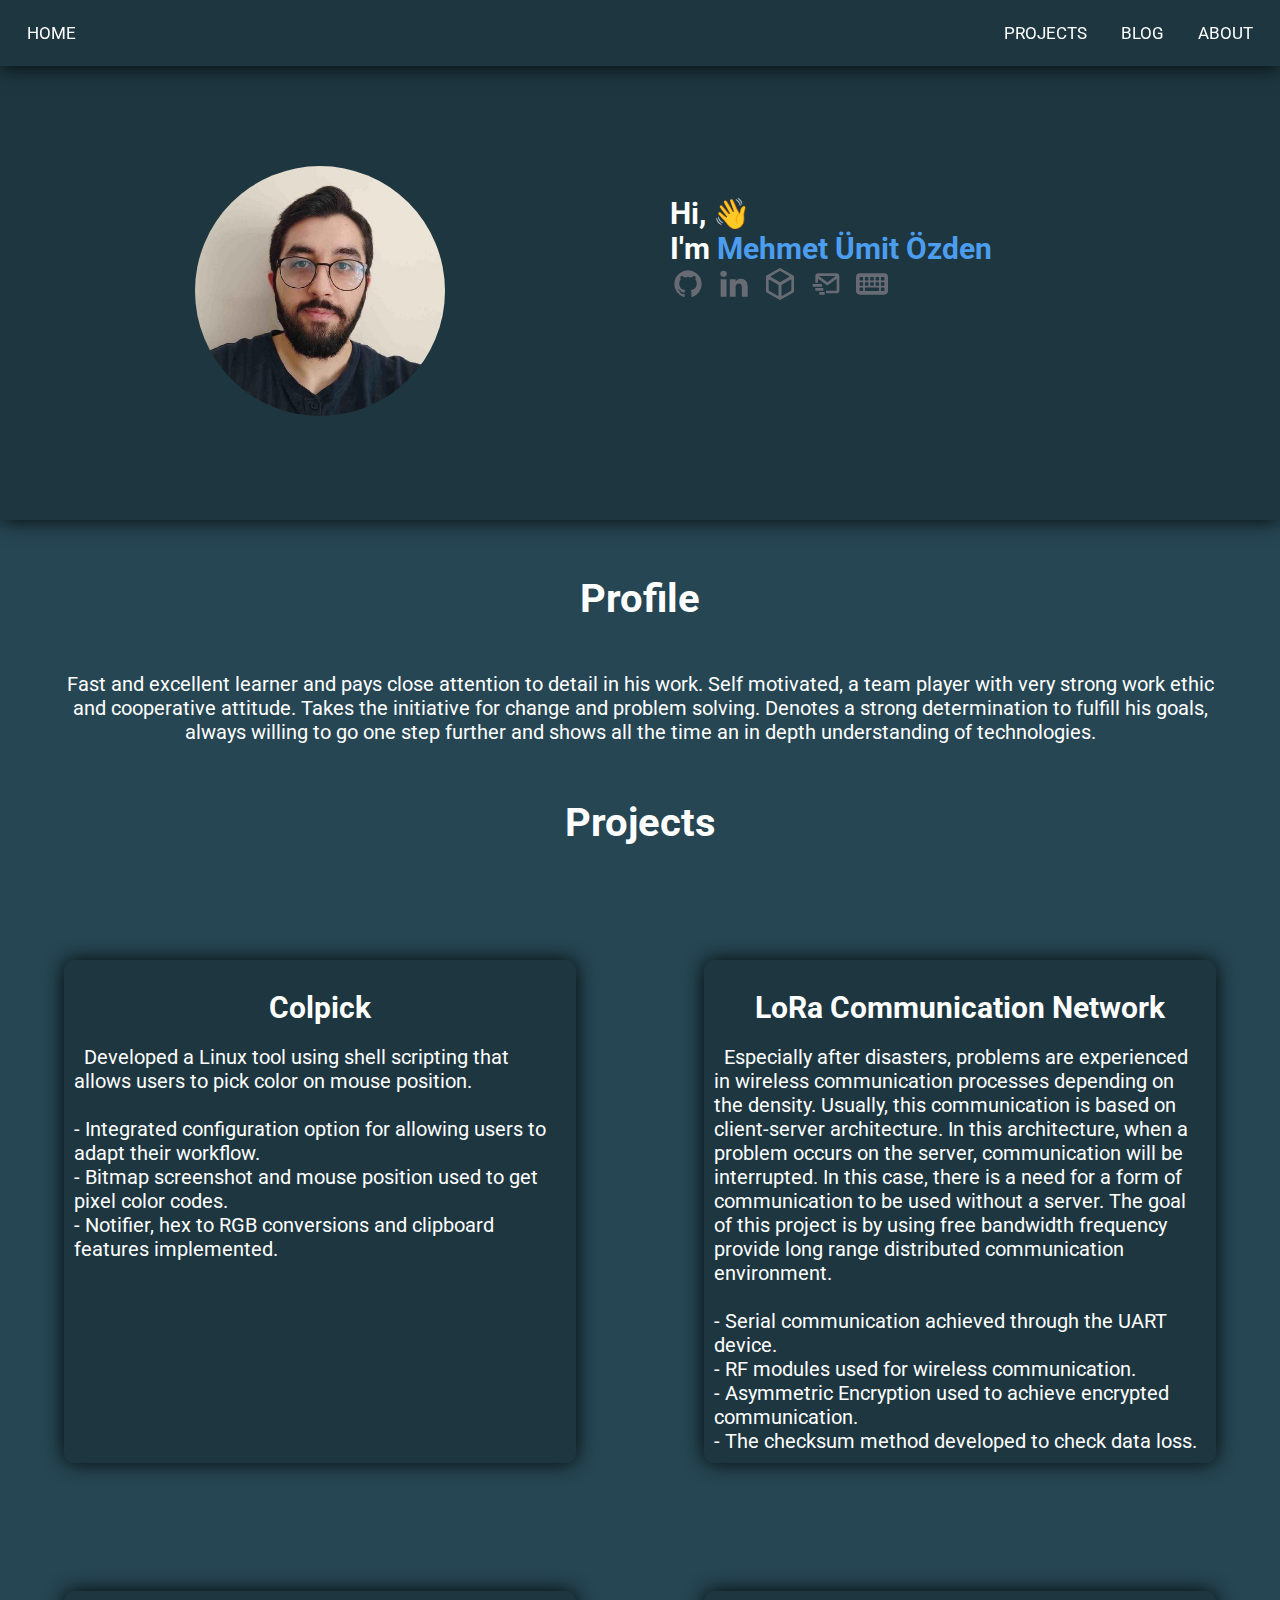
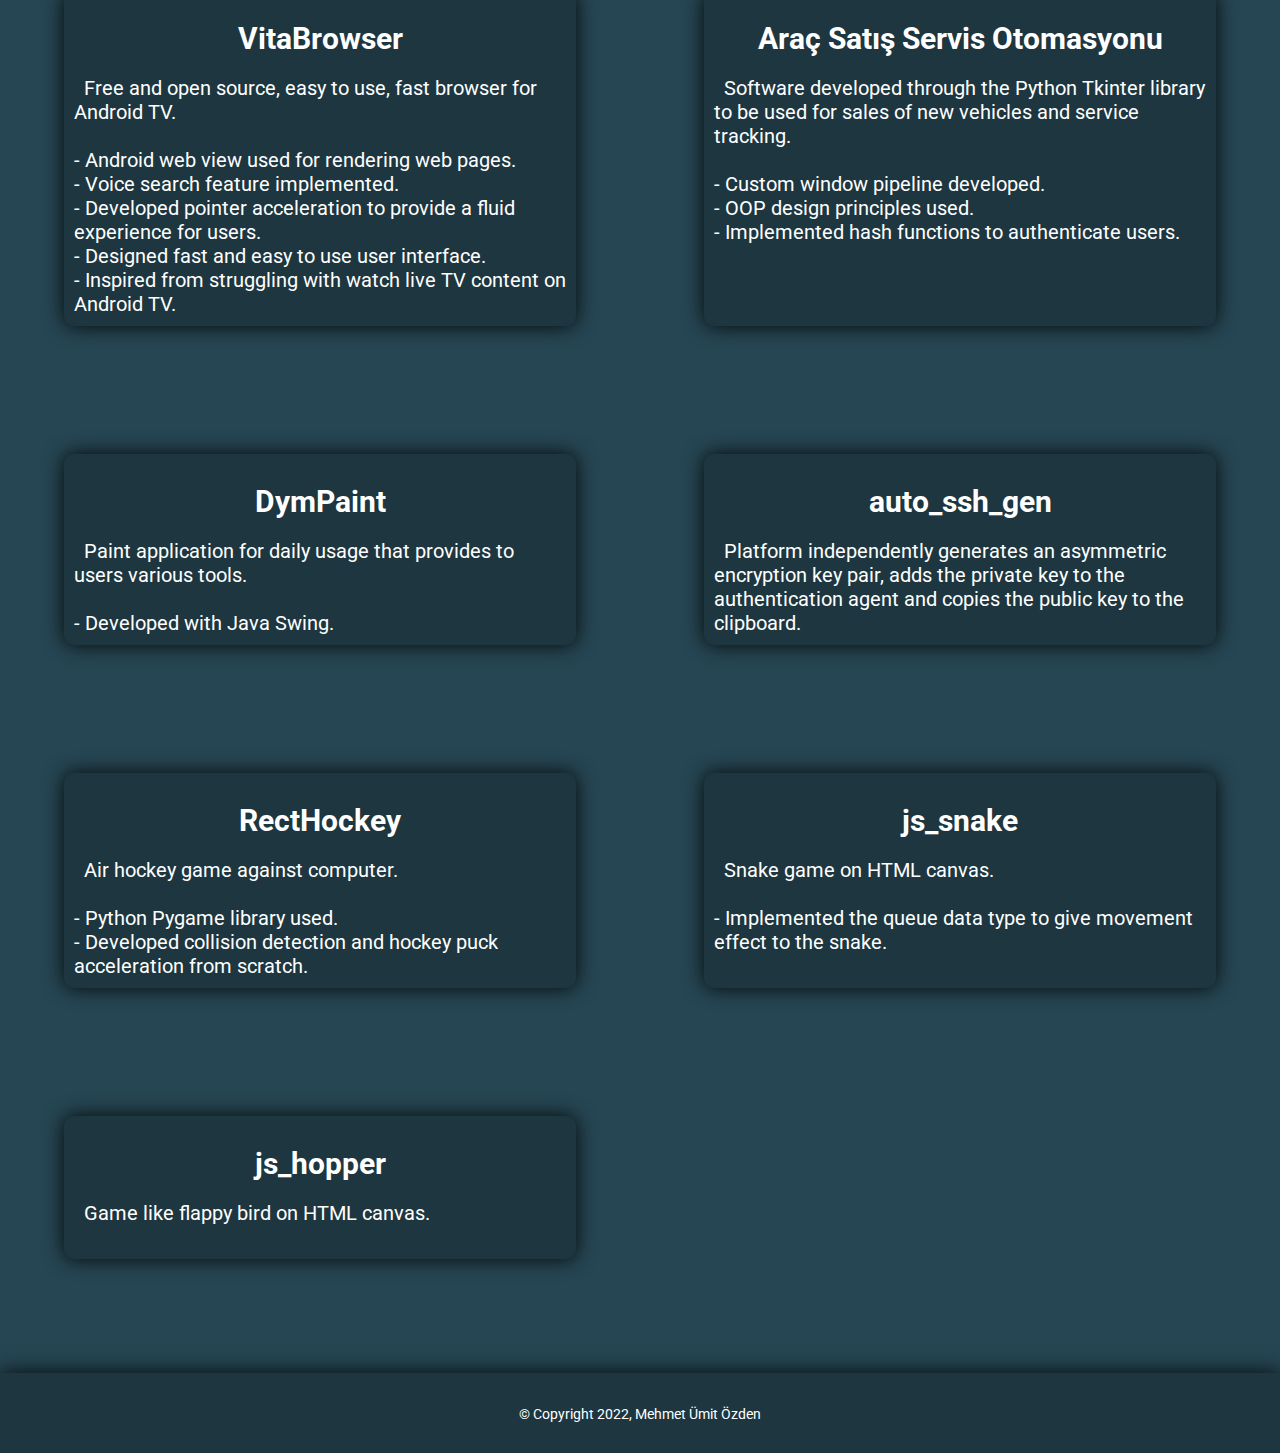
==== index.html @ 394bf61a "Content added" ====
<!DOCTYPE html>
<html lang="en">
<head>
	<meta charset="UTF-8">
	<meta name="viewport" content="width=device-width, user-scalable=no, initial-scale=1.0">
	<link rel="preconnect" href="https://fonts.googleapis.com">
	<link rel="preconnect" href="https://fonts.gstatic.com" crossorigin>
	<link href="https://fonts.googleapis.com/css2?family=Roboto&display=swap" rel="stylesheet">

	<link rel="stylesheet" href="assets/css/style.css">
	<link rel="apple-touch-icon" sizes="180x180" href="assets/img/apple-touch-icon.png">
	<link rel="icon" type="image/png" sizes="32x32" href="assets/img/favicon-32x32.png">
	<link rel="icon" type="image/png" sizes="16x16" href="assets/img/favicon-16x16.png">
	<link rel="manifest" href="assets/img/site.webmanifest">
	<title>Home › Mehmet Ümit Özden</title>
	<meta name="description" content="Hi, 👋 I'm Mehmet Ümit Özden">
</head>
<body>
	<div class="nav-container">
		<div class="nav-links">
			<ul>
				<li><a href="#about"  onclick="changeTitle('About› Mehmet Ümit Özden');">ABOUT </a></li>
				<li><a href="https://blog.mehmetumit.tech" >BLOG</a></li>
				<li><a href="#projects" onclick="changeTitle('Projects› Mehmet Ümit Özden');">PROJECTS</a></li>
				<li style="float:left" onclick="changeTitle('Home› Mehmet Ümit Özden');"><a href="">HOME </a></li>
			</ul>
		</div>
	</div>
	<div class="hero">
		<div class="content">
			<div id="about">
				<div id="about-left">
					<img src="/assets/img/avatar.jpeg" class="avatar" alt="Avatar">
				</div>
				<div id="about-right">
					<p id="info">Hi, &#128075;<br> I'm <font id="name">Mehmet Ümit Özden</font></p>
					<div class="social-header">
						<ul>
							<li>
								<a href="https://github.com/mehmetumit" title="Github">
									<svg class="logo-social" id="github" width="32" height="32" viewBox="0 0 1792 1792" xmlns="http://www.w3.org/2000/svg"><path d="M896 128q209 0 385.5 103t279.5 279.5 103 385.5q0 251-146.5 451.5t-378.5 277.5q-27 5-40-7t-13-30q0-3 .5-76.5t.5-134.5q0-97-52-142 57-6 102.5-18t94-39 81-66.5 53-105 20.5-150.5q0-119-79-206 37-91-8-204-28-9-81 11t-92 44l-38 24q-93-26-192-26t-192 26q-16-11-42.5-27t-83.5-38.5-85-13.5q-45 113-8 204-79 87-79 206 0 85 20.5 150t52.5 105 80.5 67 94 39 102.5 18q-39 36-49 103-21 10-45 15t-57 5-65.5-21.5-55.5-62.5q-19-32-48.5-52t-49.5-24l-20-3q-21 0-29 4.5t-5 11.5 9 14 13 12l7 5q22 10 43.5 38t31.5 51l10 23q13 38 44 61.5t67 30 69.5 7 55.5-3.5l23-4q0 38 .5 88.5t.5 54.5q0 18-13 30t-40 7q-232-77-378.5-277.5t-146.5-451.5q0-209 103-385.5t279.5-279.5 385.5-103zm-477 1103q3-7-7-12-10-3-13 2-3 7 7 12 9 6 13-2zm31 34q7-5-2-16-10-9-16-3-7 5 2 16 10 10 16 3zm30 45q9-7 0-19-8-13-17-6-9 5 0 18t17 7zm42 42q8-8-4-19-12-12-20-3-9 8 4 19 12 12 20 3zm57 25q3-11-13-16-15-4-19 7t13 15q15 6 19-6zm63 5q0-13-17-11-16 0-16 11 0 13 17 11 16 0 16-11zm58-10q-2-11-18-9-16 3-14 15t18 8 14-14z"></path></svg>
								</a>
							</li>
							<li>
							  <a href="https://www.linkedin.com/in/mehmet-ümit-özden-66774b208" rel="noopener" title="Linkedin" target="_blank">
								<svg class="logo-social" id="linkedin" width="32" height="32" viewBox="0 0 1792 1792" xmlns="http://www.w3.org/2000/svg"><path d="M477 625v991h-330v-991h330zm21-306q1 73-50.5 122t-135.5 49h-2q-82 0-132-49t-50-122q0-74 51.5-122.5t134.5-48.5 133 48.5 51 122.5zm1166 729v568h-329v-530q0-105-40.5-164.5t-126.5-59.5q-63 0-105.5 34.5t-63.5 85.5q-11 30-11 81v553h-329q2-399 2-647t-1-296l-1-48h329v144h-2q20-32 41-56t56.5-52 87-43.5 114.5-15.5q171 0 275 113.5t104 332.5z"></path></svg>
							  </a>
							</li>
							<li>
								<a href="https://app.hackthebox.com/profile/731778" title="Hackthebox" >
									<svg xmlns="http://www.w3.org/2000/svg" class="logo-social" id="hackthebox" width="32" height="32" preserveAspectRatio="xMidYMid meet" viewBox="0 0 24 24"><path d="M11.996 0a1.119 1.119 0 0 0-.057.003a.9.9 0 0 0-.236.05a.907.907 0 0 0-.165.079L1.936 5.675a.889.889 0 0 0-.445.77v11.111a.889.889 0 0 0 .47.784l9.598 5.541l.054.029v.002a.857.857 0 0 0 .083.035l.012.004c.028.01.056.018.085.024c.01.001.011.003.016.004a.93.93 0 0 0 .296.015a.683.683 0 0 0 .086-.015c.01 0 .011-.002.016-.004a.94.94 0 0 0 .085-.024l.012-.004a.882.882 0 0 0 .083-.035v-.002a1.086 1.086 0 0 0 .054-.029l9.599-5.541a.889.889 0 0 0 .469-.784V6.48l-.001-.026v-.008a.889.889 0 0 0-.312-.676l-.029-.024c0-.002-.01-.005-.01-.007a.899.899 0 0 0-.107-.07L12.453.127A.887.887 0 0 0 11.99 0zm.01 2.253c.072 0 .144.019.209.056l6.537 3.774a.418.418 0 0 1 0 .724l-6.537 3.774a.418.418 0 0 1-.418 0L5.26 6.807a.418.418 0 0 1 0-.724l6.537-3.774a.42.42 0 0 1 .209-.056zm-8.08 6.458a.414.414 0 0 1 .215.057l6.524 3.766a.417.417 0 0 1 .208.361v7.533a.417.417 0 0 1-.626.361l-6.523-3.766a.417.417 0 0 1-.209-.362V9.13c0-.241.196-.414.41-.418zm16.16 0c.215.004.41.177.41.418v7.532a.42.42 0 0 1-.208.362l-6.524 3.766a.417.417 0 0 1-.626-.361v-7.533c0-.149.08-.286.209-.36l6.523-3.767a.415.415 0 0 1 .216-.057z"/></svg>
								</a>
							</li>
								<li>
									<a href="mailto:ozdenmehmetumit@gmail.com" title="Send Mail">
										<svg class="logo-social" id="mail" xmlns="http://www.w3.org/2000/svg" width="32" height="32" preserveAspectRatio="xMidYMid meet" viewBox="0 0 24 24"><path d="M20 4H6c-1.103 0-2 .897-2 2v5h2V8l6.4 4.8a1.001 1.001 0 0 0 1.2 0L20 8v9h-8v2h8c1.103 0 2-.897 2-2V6c0-1.103-.897-2-2-2zm-7 6.75L6.666 6h12.668L13 10.75z"/><path d="M2 12h7v2H2zm2 3h6v2H4zm3 3h4v2H7z"/></svg>

									</a>
							</li>
							<li>
								<a href="https://10fastfingers.com/user/2286639/" title="10 Fast Fingers">
									<svg class="logo-social" id="fast-finger" width="32" height="32" xmlns="http://www.w3.org/2000/svg" viewBox="0 0 576 512"><path d="M512 448H64c-35.35 0-64-28.65-64-64V128c0-35.35 28.65-64 64-64h448c35.35 0 64 28.65 64 64v256C576 419.3 547.3 448 512 448zM128 180v-40C128 133.4 122.6 128 116 128h-40C69.38 128 64 133.4 64 140v40C64 186.6 69.38 192 76 192h40C122.6 192 128 186.6 128 180zM224 180v-40C224 133.4 218.6 128 212 128h-40C165.4 128 160 133.4 160 140v40C160 186.6 165.4 192 172 192h40C218.6 192 224 186.6 224 180zM320 180v-40C320 133.4 314.6 128 308 128h-40C261.4 128 256 133.4 256 140v40C256 186.6 261.4 192 268 192h40C314.6 192 320 186.6 320 180zM416 180v-40C416 133.4 410.6 128 404 128h-40C357.4 128 352 133.4 352 140v40C352 186.6 357.4 192 364 192h40C410.6 192 416 186.6 416 180zM512 180v-40C512 133.4 506.6 128 500 128h-40C453.4 128 448 133.4 448 140v40C448 186.6 453.4 192 460 192h40C506.6 192 512 186.6 512 180zM128 276v-40C128 229.4 122.6 224 116 224h-40C69.38 224 64 229.4 64 236v40C64 282.6 69.38 288 76 288h40C122.6 288 128 282.6 128 276zM224 276v-40C224 229.4 218.6 224 212 224h-40C165.4 224 160 229.4 160 236v40C160 282.6 165.4 288 172 288h40C218.6 288 224 282.6 224 276zM320 276v-40C320 229.4 314.6 224 308 224h-40C261.4 224 256 229.4 256 236v40C256 282.6 261.4 288 268 288h40C314.6 288 320 282.6 320 276zM416 276v-40C416 229.4 410.6 224 404 224h-40C357.4 224 352 229.4 352 236v40C352 282.6 357.4 288 364 288h40C410.6 288 416 282.6 416 276zM512 276v-40C512 229.4 506.6 224 500 224h-40C453.4 224 448 229.4 448 236v40C448 282.6 453.4 288 460 288h40C506.6 288 512 282.6 512 276zM128 372v-40C128 325.4 122.6 320 116 320h-40C69.38 320 64 325.4 64 332v40C64 378.6 69.38 384 76 384h40C122.6 384 128 378.6 128 372zM416 372v-40C416 325.4 410.6 320 404 320h-232C165.4 320 160 325.4 160 332v40C160 378.6 165.4 384 172 384h232C410.6 384 416 378.6 416 372zM512 372v-40C512 325.4 506.6 320 500 320h-40C453.4 320 448 325.4 448 332v40C448 378.6 453.4 384 460 384h40C506.6 384 512 378.6 512 372z"/></svg>
								</a>
							</li>
						</ul>
					</div>
				</div>
			</div>
			<div id="profile">
				<h1>Profile</h1>
					<p id="profile-info"> Fast and excellent learner and pays close attention to detail in his work. Self motivated, a team player with very strong work ethic and cooperative attitude. Takes the initiative for change and problem solving. Denotes a strong determination to fulfill his goals, always willing to go one step further and shows all the time an in depth understanding of technologies.</p>
			</div>
			<div id="projects">
				<h1>Projects</h1>
				<div id="inner-projects">
					<a href="https://github.com/mehmetumit/colpick"><div class="project" id="colpick">
						<h2>Colpick</h2>
						<p>&ensp;Developed a Linux tool using shell scripting that allows users to pick color on mouse position.</p>
							<p>&ensp;</p>
						<p> - Integrated configuration option for allowing users to adapt their workflow.</p>
						<p> - Bitmap screenshot and mouse position used to get pixel color codes.</p>
						<p> - Notifier, hex to RGB conversions and clipboard features implemented.</p>
						</p>
					</div></a>
					<a href=""><div class="project" id="lora-network">
						<h2>LoRa Communication Network</h2>
						<p>&ensp;Especially after disasters, problems are experienced in wireless communication processes depending on the density. Usually, this communication is based on client-server architecture. In this architecture, when a problem occurs on the server, communication will be interrupted. In this case, there is a need for a form of communication to be used without a server. The goal of this project is by using free bandwidth frequency provide long range distributed communication environment.</p>
							<p>&ensp;</p>
								<p> - Serial communication achieved through the UART device.</p>
								<p> - RF modules used for wireless communication.</p>
								<p> - Asymmetric Encryption used to achieve encrypted communication.</p>
								<p> - The checksum method developed to check data loss.</p>
						</div></a>
						<a href="https://github.com/mehmetumit/VitaBrowser"><div  class="project" id="vitabrowser">
							<h2>VitaBrowser</h2>
							<p>&ensp;Free and open source, easy to use, fast browser for Android TV.</p>
							<p>&ensp;</p>
<p> - Android web view used for rendering web pages.</p>
<p> - Voice search feature implemented.</p>
<p> - Developed pointer acceleration to provide a fluid experience for users.</p>
<p> - Designed fast and easy to use user interface.</p>
<p> - Inspired from struggling with watch live TV content on Android TV.</p>
						</div></a>
						<a href="https://github.com/mehmetumit/AracSatisServisOtomasyonu"><div class="project" id="otom">
							<h2>Araç Satış Servis Otomasyonu</h2>
							<p>&ensp;Software developed through the Python Tkinter library to be used for sales of new vehicles and service tracking.</p>
							<p>&ensp;</p>
<p> - Custom window pipeline developed.</p>
<p> - OOP design principles used.</p>
<p> - Implemented hash functions to authenticate users.</p>
							</div></a>
						<a href="https://github.com/mehmetumit/DymPaint"><div class="project" id="dympaint">
							<h2>DymPaint</h2>
							<p>&ensp;Paint application for daily usage that provides to users various tools.</p>
							<p>&ensp;</p>
							<p>- Developed with Java Swing. </p>
						</div></a>
						<a href="https://github.com/mehmetumit/auto_ssh_gen"><div class="project" id="auto_ssh_gen">
							<h2>auto_ssh_gen</h2>
							<p>&ensp;Platform independently generates an asymmetric encryption key pair, adds the private key to the authentication agent and copies the public key to the clipboard.</p>
						</div></a>
					<a href="https://github.com/mehmetumit/RectHockey"><div class="project" id="recthockey">
						<h2>RectHockey</h2>
						<p>&ensp;Air hockey game against computer.</p>
							<p>&ensp;</p>
<p> - Python Pygame library used.</p>
<p> - Developed collision detection and hockey puck acceleration from scratch.</p>
					</div></a>
					<a href="https://github.com/mehmetumit/js_snake"><div class="project" id="jssnake">
						<h2>js_snake</h2>
						<p>&ensp;Snake game on HTML canvas.</p>
							<p>&ensp;</p>
						<p> - Implemented the queue data type to give movement effect to the snake.</p>
					</div></a>
					<a href="https://github.com/mehmetumit/js_hopper"><div class="project" id="jshopper">
						<h2>js_hopper</h2>
						<p>&ensp;Game like flappy bird on HTML canvas.</p>
							<p>&ensp;</p>
					</div></a>
				</div>
			</div>
		</div>
	</div>
	<footer>
		<small>&copy; Copyright 2022, Mehmet Ümit Özden</small>
	</footer>
<script  src="assets/js/script.js" ></script>
</body>
</html>
---- assets/css/style.css ----
*{
	margin: 0;
	padding: 0;
}
body{
	background-color: #264653;
	color: white;
	overflow-x:hidden;
	font-size: 17px;
	font-family: 'Roboto', sans-serif;
}
ul{
	list-style-type: none;
	overflow: hidden;
	top: 0;
	margin: 0;
	padding: 0;

}
.nav-container li a{
	display: block;
	color: white;
	margin: 8px 12px;
	padding: 5px;
	float: right;
	text-align: center;
	text-decoration: none;
}
.nav-container {
	box-shadow: 0 0 20px rgba(0, 0, 0, 0.9);
	padding: 10px;
	background-color: #1d3640;
	margin: 0;
	top: 0;
	position: sticky;
}
.nav-links a{
	position: relative;
}
.nav-links a::after {
	position: absolute;
	content: "";
	width: 0%;
	height: 3px;
	background-color: #4C9DED;
	left: 50%;
	bottom: 0;
	transition: all 0.3s ease-in-out;
}
.nav-links a:hover::after {
	width: 100%;
	left: 0;
}

.logo-social{
	height: 32px;
	width: 32px;
	padding: 2px;
	border-radius: 3px;
	fill: #686B73;
}
.logo-social{
	transition: all 0.3s ease-in-out;
}
#linkedin:hover{
	background-color: #0073B2;
	fill: white;
}
#github:hover{
	fill: white;
}
#hackthebox:hover{
	fill: #BBFF34;
}
#mail:hover{
	fill: #FF3300;
}
#fast-finger:hover{
	fill: #9EC53B;
}
.avatar{
	border-radius: 50%;
	width: 250px;
	height: 250px;
}
.content{
	text-align: center;
}
#about{
	box-shadow: 0 0 20px rgba(0, 0, 0, 0.9);
	background-color: #1D3640;
	overflow:hidden;
	display: grid;
	grid-template-columns: auto;
	padding-top: 100px;
	padding-bottom: 100px;
}
@media (min-width: 500px) {
	#about{
	box-shadow: 0 0 20px rgba(0, 0, 0, 0.9);
	background-color: #1D3640;
	overflow:hidden;
	display: grid;
	grid-template-columns: 1fr 1fr;
	padding-top: 100px;
	padding-bottom: 100px;
	}
}
#profile{
	padding: 5px;
}
#profile-info{
	font-size: 20px;
}

#inner-projects{
	grid-template-columns: auto;
	display: grid;
}
#inner-projects a{
	display: inline-grid;
	text-decoration:none;
	color:white;
}
@media (min-width: 768px) {
	#inner-projects{
		display: inline-grid;
		grid-template-columns: 1fr 1fr;
	}
	#inner-projects a{
		display: inline-grid;
		text-decoration:none;
		color:white;
	}
	#profile{
		padding-right: 50px;
		padding-left: 50px;
	}
}
.project{
	padding: 10px;
	box-shadow: 0 0 20px rgba(0, 0, 0, 0.9);
	border-radius: 10px;
	font-size: 20px;
	margin: 10%;
	background-color: #1D3640;
	text-align: left;
}
h1{
	font-size: 40px;
	margin: 50px;
}
h2{
	text-align: center;
	padding: 20px;
}
#about-right{
	padding: 30px;
	font-size: 30px;
}
#info{
	font-weight: bold;
	font-size: 30px;
	text-align: left;
}
.social-header{
	text-align:center;
}
.social-header li{
	float:left;
	padding-right: 10px;
}
#name{
	color: #4C9DED;
}
footer{
	box-shadow: 0 0 20px rgba(0, 0, 0, 0.9);
	bottom: 0;
	background-color: #1D3640;
	padding: 30px;
	text-align: center;
	margin-top: 50px;
}
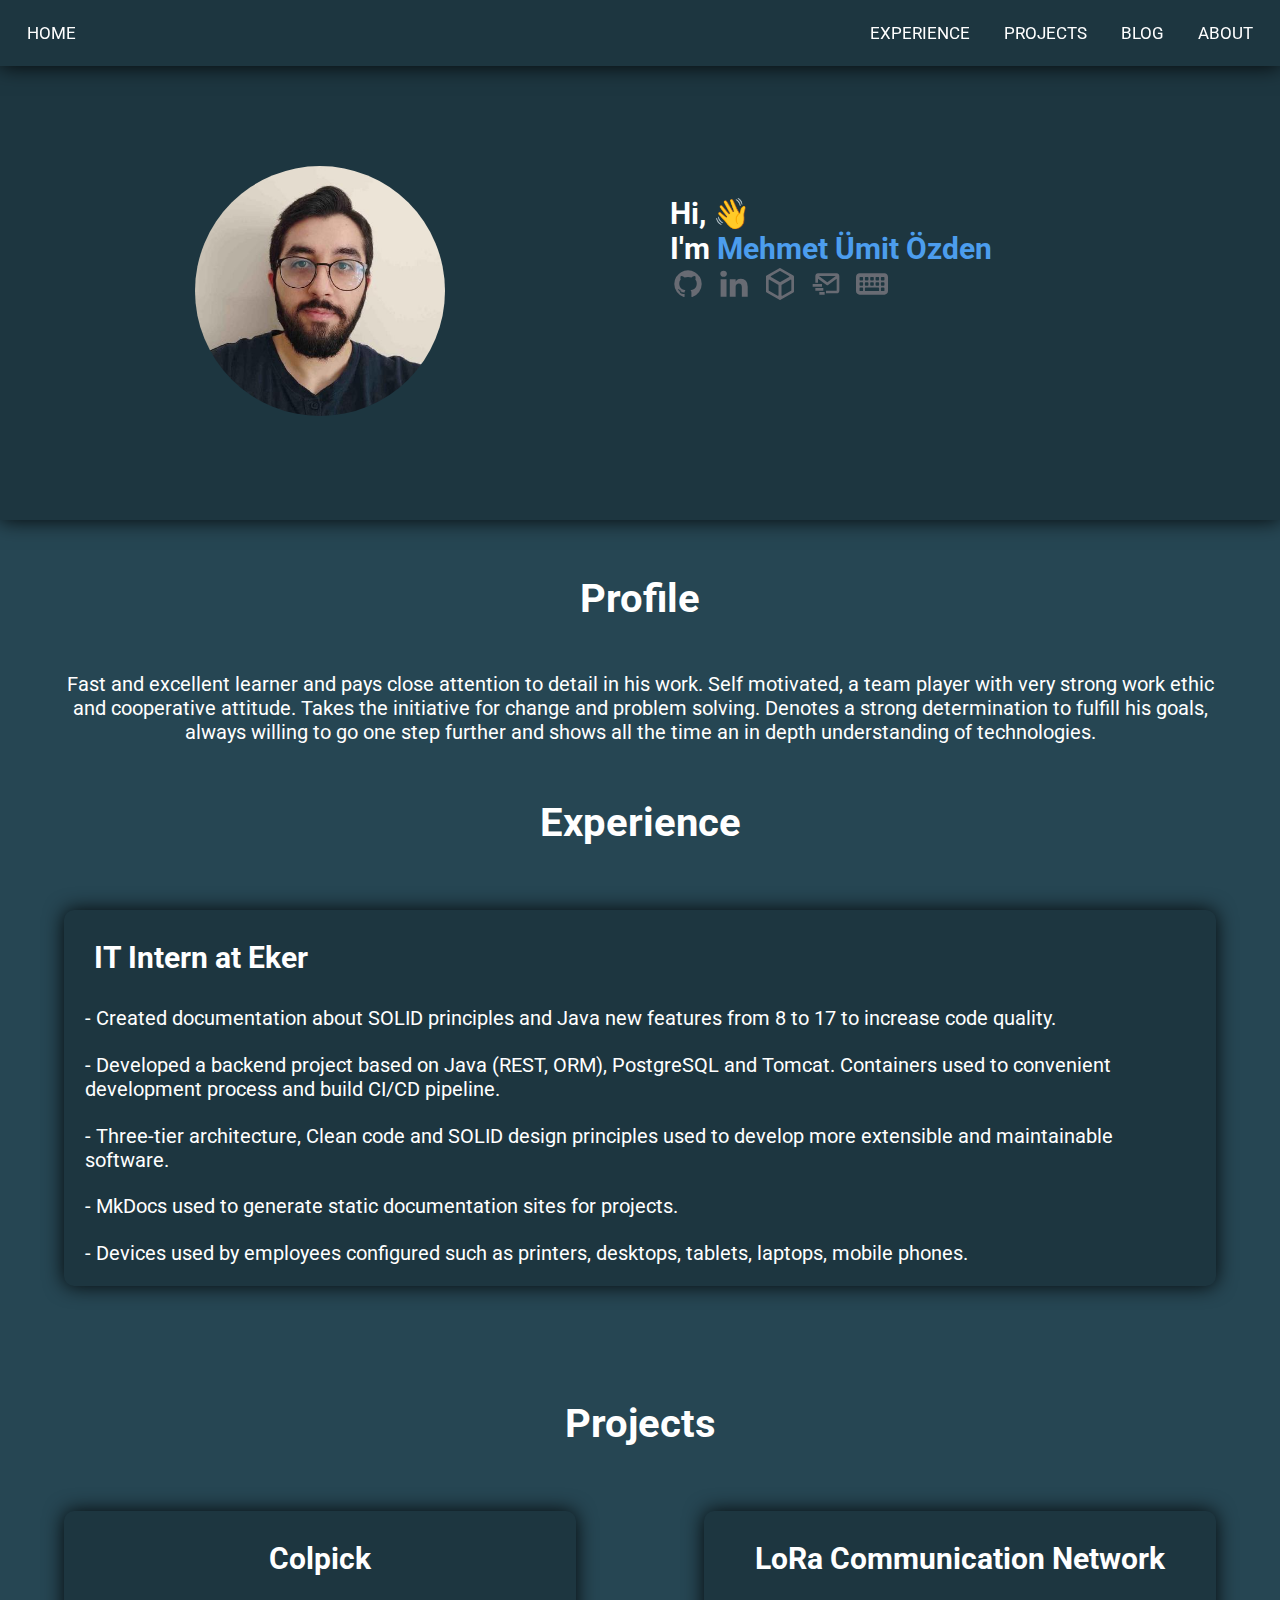
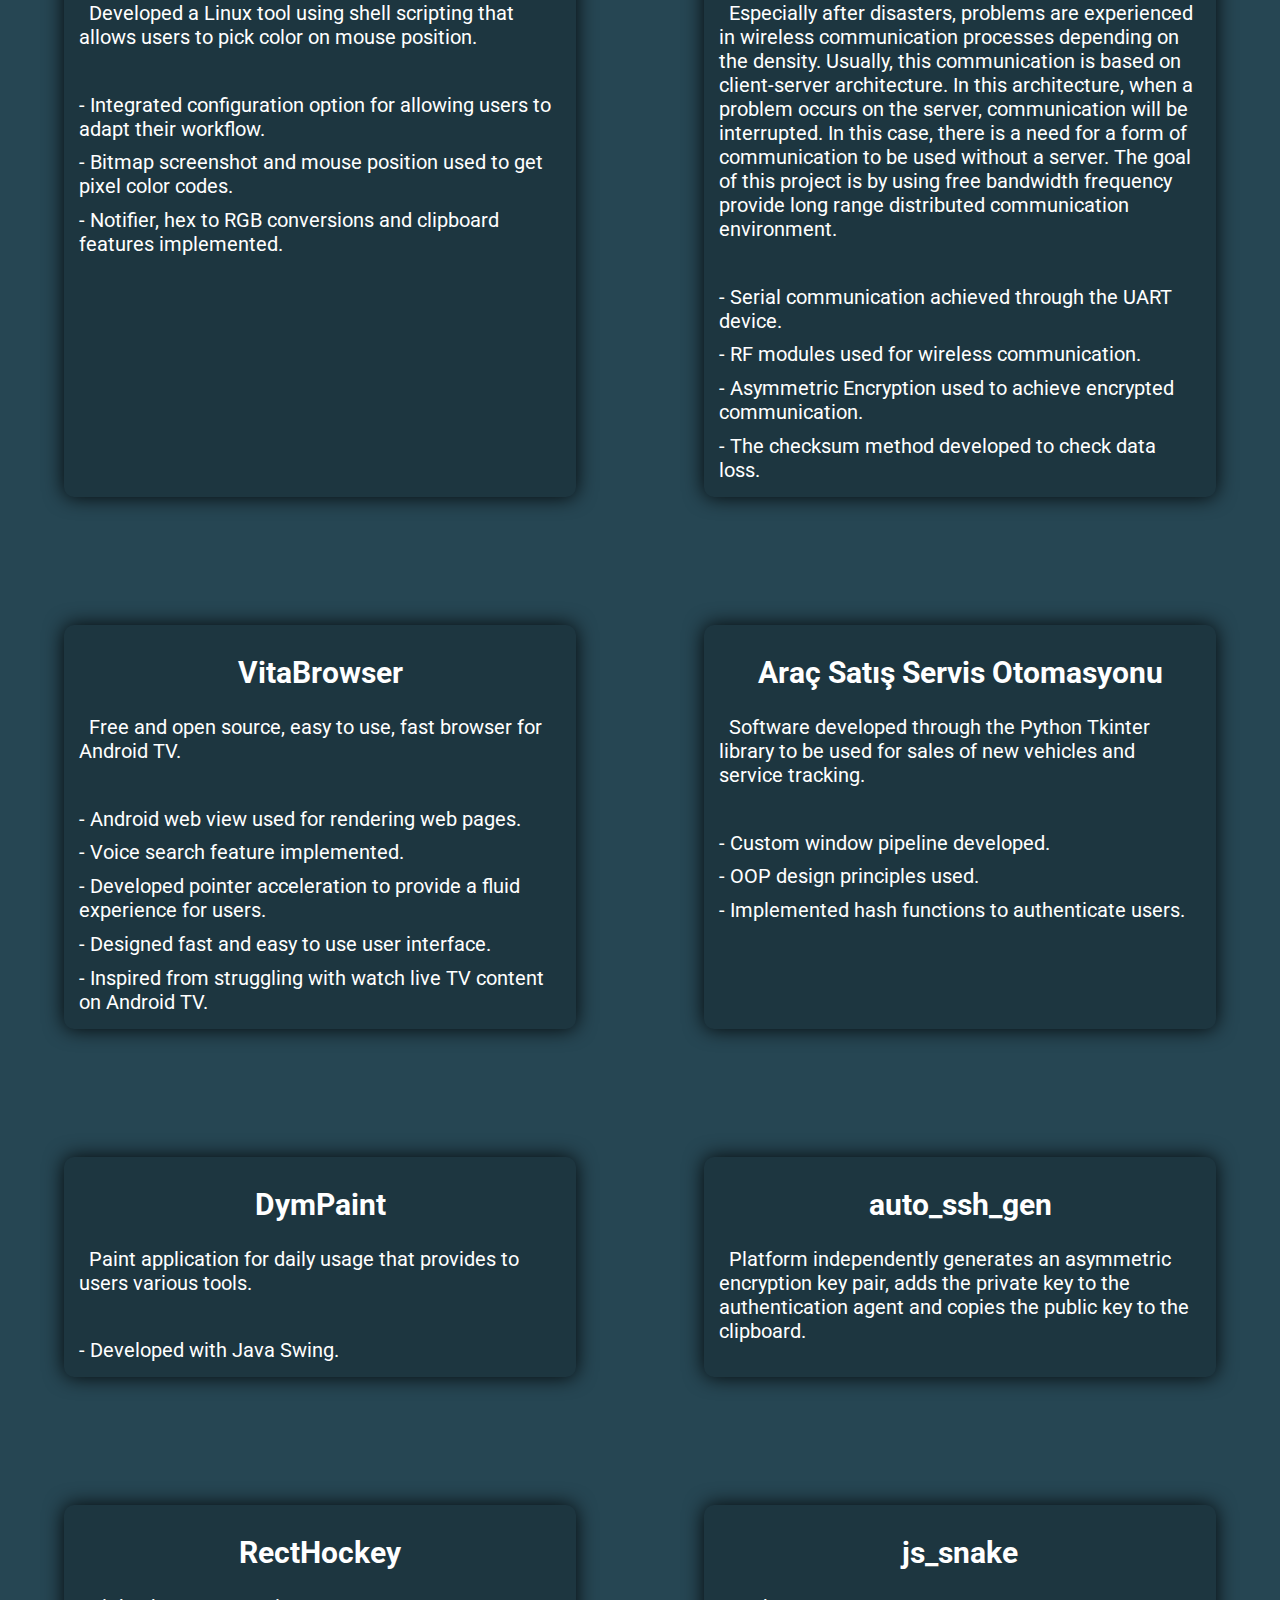
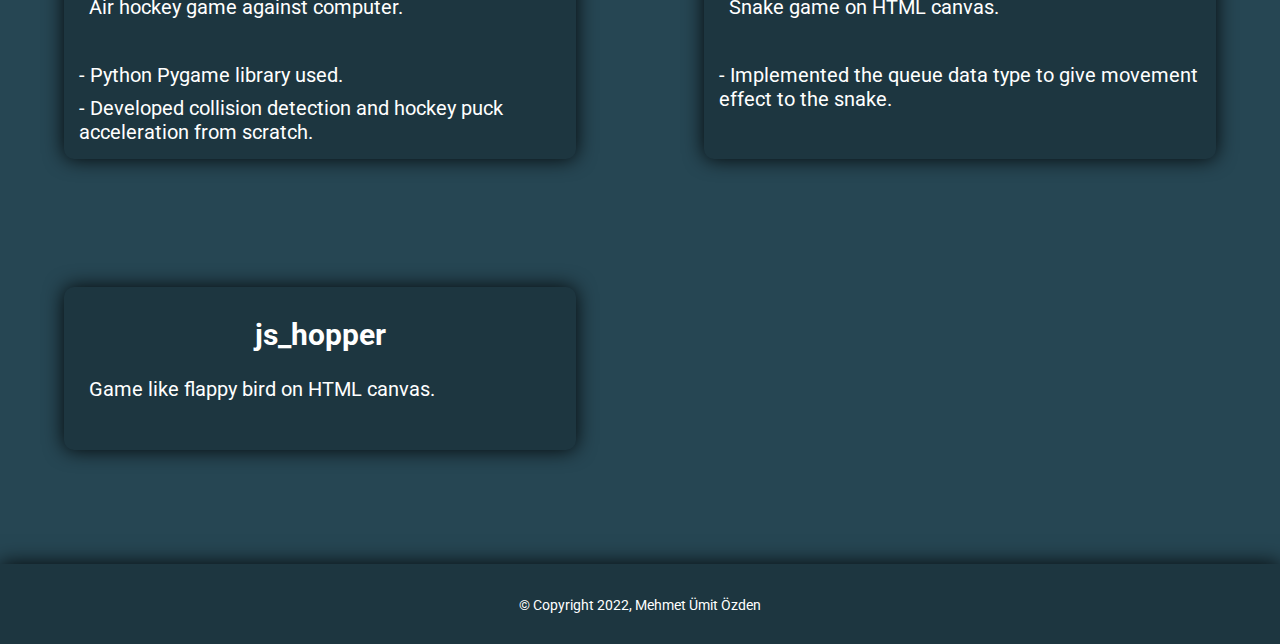
==== commit a5545aa2: "Experience section added" ====
--- a/index.html
+++ b/index.html
@@ -22,6 +22,7 @@
 				<li><a href="#about"  onclick="changeTitle('About› Mehmet Ümit Özden');">ABOUT </a></li>
 				<li><a href="https://blog.mehmetumit.tech" >BLOG</a></li>
 				<li><a href="#projects" onclick="changeTitle('Projects› Mehmet Ümit Özden');">PROJECTS</a></li>
+				<li><a href="#experiences" onclick="changeTitle('Experince› Mehmet Ümit Özden');">EXPERIENCE</a></li>
 				<li style="float:left" onclick="changeTitle('Home› Mehmet Ümit Özden');"><a href="">HOME </a></li>
 			</ul>
 		</div>
@@ -69,6 +70,21 @@
 			<div id="profile">
 				<h1>Profile</h1>
 					<p id="profile-info"> Fast and excellent learner and pays close attention to detail in his work. Self motivated, a team player with very strong work ethic and cooperative attitude. Takes the initiative for change and problem solving. Denotes a strong determination to fulfill his goals, always willing to go one step further and shows all the time an in depth understanding of technologies.</p>
+			</div>
+			<div id="experiences">
+				<h1>Experience</h1>
+				<div id="inner-experience">
+					<a href="https://github.com/mehmetumit/backend-project">
+						<div id="eker" class="experience">
+							<h2>IT Intern at Eker</h2>
+							<p> - Created documentation about SOLID principles and Java new features from 8 to 17 to increase code quality.  </p>
+							<p> - Developed a backend project based on Java (REST, ORM), PostgreSQL and Tomcat. Containers used to convenient development process and build CI/CD pipeline.  </p>
+							<p> - Three-tier architecture, Clean code and SOLID design principles used to develop more extensible and maintainable software.  </p>
+							<p> - MkDocs used to generate static documentation sites for projects.  </p>
+							<p> - Devices used by employees configured such as printers, desktops, tablets, laptops, mobile phones.  </p>
+						</div>
+					</a>
+				</div>
 			</div>
 			<div id="projects">
 				<h1>Projects</h1>
--- a/assets/css/style.css
+++ b/assets/css/style.css
@@ -1,183 +1,224 @@
-*{
-	margin: 0;
-	padding: 0;
-}
-body{
-	background-color: #264653;
-	color: white;
-	overflow-x:hidden;
-	font-size: 17px;
-	font-family: 'Roboto', sans-serif;
-}
-ul{
-	list-style-type: none;
-	overflow: hidden;
-	top: 0;
-	margin: 0;
-	padding: 0;
+* {
+  margin: 0;
+  padding: 0;
+}
+body {
+  background-color: #264653;
+  color: white;
+  overflow-x: hidden;
+  font-size: 17px;
+  font-family: "Roboto", sans-serif;
+}
+ul {
+  list-style-type: none;
+  overflow: hidden;
+  top: 0;
+  margin: 0;
+  padding: 0;
+}
+h1 {
+  font-size: 40px;
+  margin: 50px;
+}
+h2 {
+  text-align: center;
+  padding: 20px;
+}
+.nav-container li a {
+  display: block;
+  color: white;
+  margin: 8px 12px;
+  padding: 5px;
+  float: right;
+  text-align: center;
+  text-decoration: none;
+}
+.nav-container {
+  box-shadow: 0 0 20px rgba(0, 0, 0, 0.9);
+  padding: 10px;
+  background-color: #1d3640;
+  margin: 0;
+  top: 0;
+  position: sticky;
+}
+.nav-links a {
+  position: relative;
+}
+.nav-links a::after {
+  position: absolute;
+  content: "";
+  width: 0%;
+  height: 3px;
+  background-color: #4c9ded;
+  left: 50%;
+  bottom: 0;
+  transition: all 0.3s ease-in-out;
+}
+.nav-links a:hover::after {
+  width: 100%;
+  left: 0;
+}
 
-}
-.nav-container li a{
-	display: block;
-	color: white;
-	margin: 8px 12px;
-	padding: 5px;
-	float: right;
-	text-align: center;
-	text-decoration: none;
-}
-.nav-container {
-	box-shadow: 0 0 20px rgba(0, 0, 0, 0.9);
-	padding: 10px;
-	background-color: #1d3640;
-	margin: 0;
-	top: 0;
-	position: sticky;
-}
-.nav-links a{
-	position: relative;
-}
-.nav-links a::after {
-	position: absolute;
-	content: "";
-	width: 0%;
-	height: 3px;
-	background-color: #4C9DED;
-	left: 50%;
-	bottom: 0;
-	transition: all 0.3s ease-in-out;
-}
-.nav-links a:hover::after {
-	width: 100%;
-	left: 0;
+.logo-social {
+  height: 32px;
+  width: 32px;
+  padding: 2px;
+  border-radius: 3px;
+  fill: #686b73;
+}
+.logo-social {
+  transition: all 0.3s ease-in-out;
+}
+#linkedin:hover {
+  background-color: #0073b2;
+  fill: white;
+}
+#github:hover {
+  fill: white;
+}
+#hackthebox:hover {
+  fill: #bbff34;
+}
+#mail:hover {
+  fill: #ff3300;
+}
+#fast-finger:hover {
+  fill: #9ec53b;
+}
+.avatar {
+  border-radius: 50%;
+  width: 250px;
+  height: 250px;
+}
+.content {
+  text-align: center;
+}
+#about {
+  box-shadow: 0 0 20px rgba(0, 0, 0, 0.9);
+  background-color: #1d3640;
+  overflow: hidden;
+  display: grid;
+  grid-template-columns: auto;
+  padding-top: 100px;
+  padding-bottom: 100px;
+}
+@media (min-width: 500px) {
+  #about {
+    box-shadow: 0 0 20px rgba(0, 0, 0, 0.9);
+    background-color: #1d3640;
+    overflow: hidden;
+    display: grid;
+    grid-template-columns: 1fr 1fr;
+    padding-top: 100px;
+    padding-bottom: 100px;
+  }
+}
+#profile {
+  padding: 5px;
+}
+#profile-info {
+  font-size: 20px;
 }
 
-.logo-social{
-	height: 32px;
-	width: 32px;
-	padding: 2px;
-	border-radius: 3px;
-	fill: #686B73;
-}
-.logo-social{
-	transition: all 0.3s ease-in-out;
-}
-#linkedin:hover{
-	background-color: #0073B2;
-	fill: white;
-}
-#github:hover{
-	fill: white;
-}
-#hackthebox:hover{
-	fill: #BBFF34;
-}
-#mail:hover{
-	fill: #FF3300;
-}
-#fast-finger:hover{
-	fill: #9EC53B;
-}
-.avatar{
-	border-radius: 50%;
-	width: 250px;
-	height: 250px;
-}
-.content{
-	text-align: center;
-}
-#about{
-	box-shadow: 0 0 20px rgba(0, 0, 0, 0.9);
-	background-color: #1D3640;
-	overflow:hidden;
-	display: grid;
-	grid-template-columns: auto;
-	padding-top: 100px;
-	padding-bottom: 100px;
-}
-@media (min-width: 500px) {
-	#about{
-	box-shadow: 0 0 20px rgba(0, 0, 0, 0.9);
-	background-color: #1D3640;
-	overflow:hidden;
-	display: grid;
-	grid-template-columns: 1fr 1fr;
-	padding-top: 100px;
-	padding-bottom: 100px;
-	}
-}
-#profile{
-	padding: 5px;
-}
-#profile-info{
-	font-size: 20px;
+#inner-projects {
+  grid-template-columns: auto;
+  display: grid;
+}
+#inner-experience {
+  grid-template-columns: auto;
+  display: grid;
 }
 
-#inner-projects{
-	grid-template-columns: auto;
-	display: grid;
-}
-#inner-projects a{
-	display: inline-grid;
-	text-decoration:none;
-	color:white;
+#inner-projects a {
+  display: inline-grid;
+  margin: 10%;
+  text-decoration: none;
+  color: white;
+}
+#inner-experience a {
+  display: inline-grid;
+  margin: 5%;
+  text-decoration: none;
+  color: white;
+}
+#inner-experience h2 {
+  text-align: left;
+}
+#inner-experience p {
+  padding: 1%;
+}
+#inner-projects p {
+  padding: 1%;
 }
 @media (min-width: 768px) {
-	#inner-projects{
-		display: inline-grid;
-		grid-template-columns: 1fr 1fr;
-	}
-	#inner-projects a{
-		display: inline-grid;
-		text-decoration:none;
-		color:white;
-	}
-	#profile{
-		padding-right: 50px;
-		padding-left: 50px;
-	}
-}
-.project{
-	padding: 10px;
-	box-shadow: 0 0 20px rgba(0, 0, 0, 0.9);
-	border-radius: 10px;
-	font-size: 20px;
-	margin: 10%;
-	background-color: #1D3640;
-	text-align: left;
-}
-h1{
-	font-size: 40px;
-	margin: 50px;
-}
-h2{
-	text-align: center;
-	padding: 20px;
-}
-#about-right{
-	padding: 30px;
-	font-size: 30px;
-}
-#info{
-	font-weight: bold;
-	font-size: 30px;
-	text-align: left;
-}
-.social-header{
-	text-align:center;
-}
-.social-header li{
-	float:left;
-	padding-right: 10px;
-}
-#name{
-	color: #4C9DED;
-}
-footer{
-	box-shadow: 0 0 20px rgba(0, 0, 0, 0.9);
-	bottom: 0;
-	background-color: #1D3640;
-	padding: 30px;
-	text-align: center;
-	margin-top: 50px;
-}
+  #inner-projects {
+    display: inline-grid;
+    grid-template-columns: 1fr 1fr;
+  }
+  /*#inner-experience {*/
+  /*display: inline-grid;*/
+  /*}*/
+  #inner-projects a {
+    display: inline-grid;
+    text-decoration: none;
+    color: white;
+  }
+  #inner-experience a {
+    display: inline-grid;
+    text-decoration: none;
+    color: white;
+  }
+  #profile {
+    padding-right: 50px;
+    padding-left: 50px;
+  }
+}
+.project {
+  padding: 10px;
+  box-shadow: 0 0 20px rgba(0, 0, 0, 0.9);
+  border-radius: 10px;
+  font-size: 20px;
+  background-color: #1d3640;
+  text-align: left;
+}
+.experience {
+  padding: 10px;
+  box-shadow: 0 0 20px rgba(0, 0, 0, 0.9);
+  border-radius: 10px;
+  font-size: 20px;
+  background-color: #1d3640;
+  text-align: left;
+}
+#projects h1 {
+  margin-bottom: 0px;
+}
+#experiences h1 {
+  margin-bottom: 0px;
+}
+#about-right {
+  padding: 30px;
+  font-size: 30px;
+}
+#info {
+  font-weight: bold;
+  font-size: 30px;
+  text-align: left;
+}
+.social-header {
+  text-align: center;
+}
+.social-header li {
+  float: left;
+  padding-right: 10px;
+}
+#name {
+  color: #4c9ded;
+}
+footer {
+  box-shadow: 0 0 20px rgba(0, 0, 0, 0.9);
+  bottom: 0;
+  background-color: #1d3640;
+  padding: 30px;
+  text-align: center;
+  margin-top: 50px;
+}
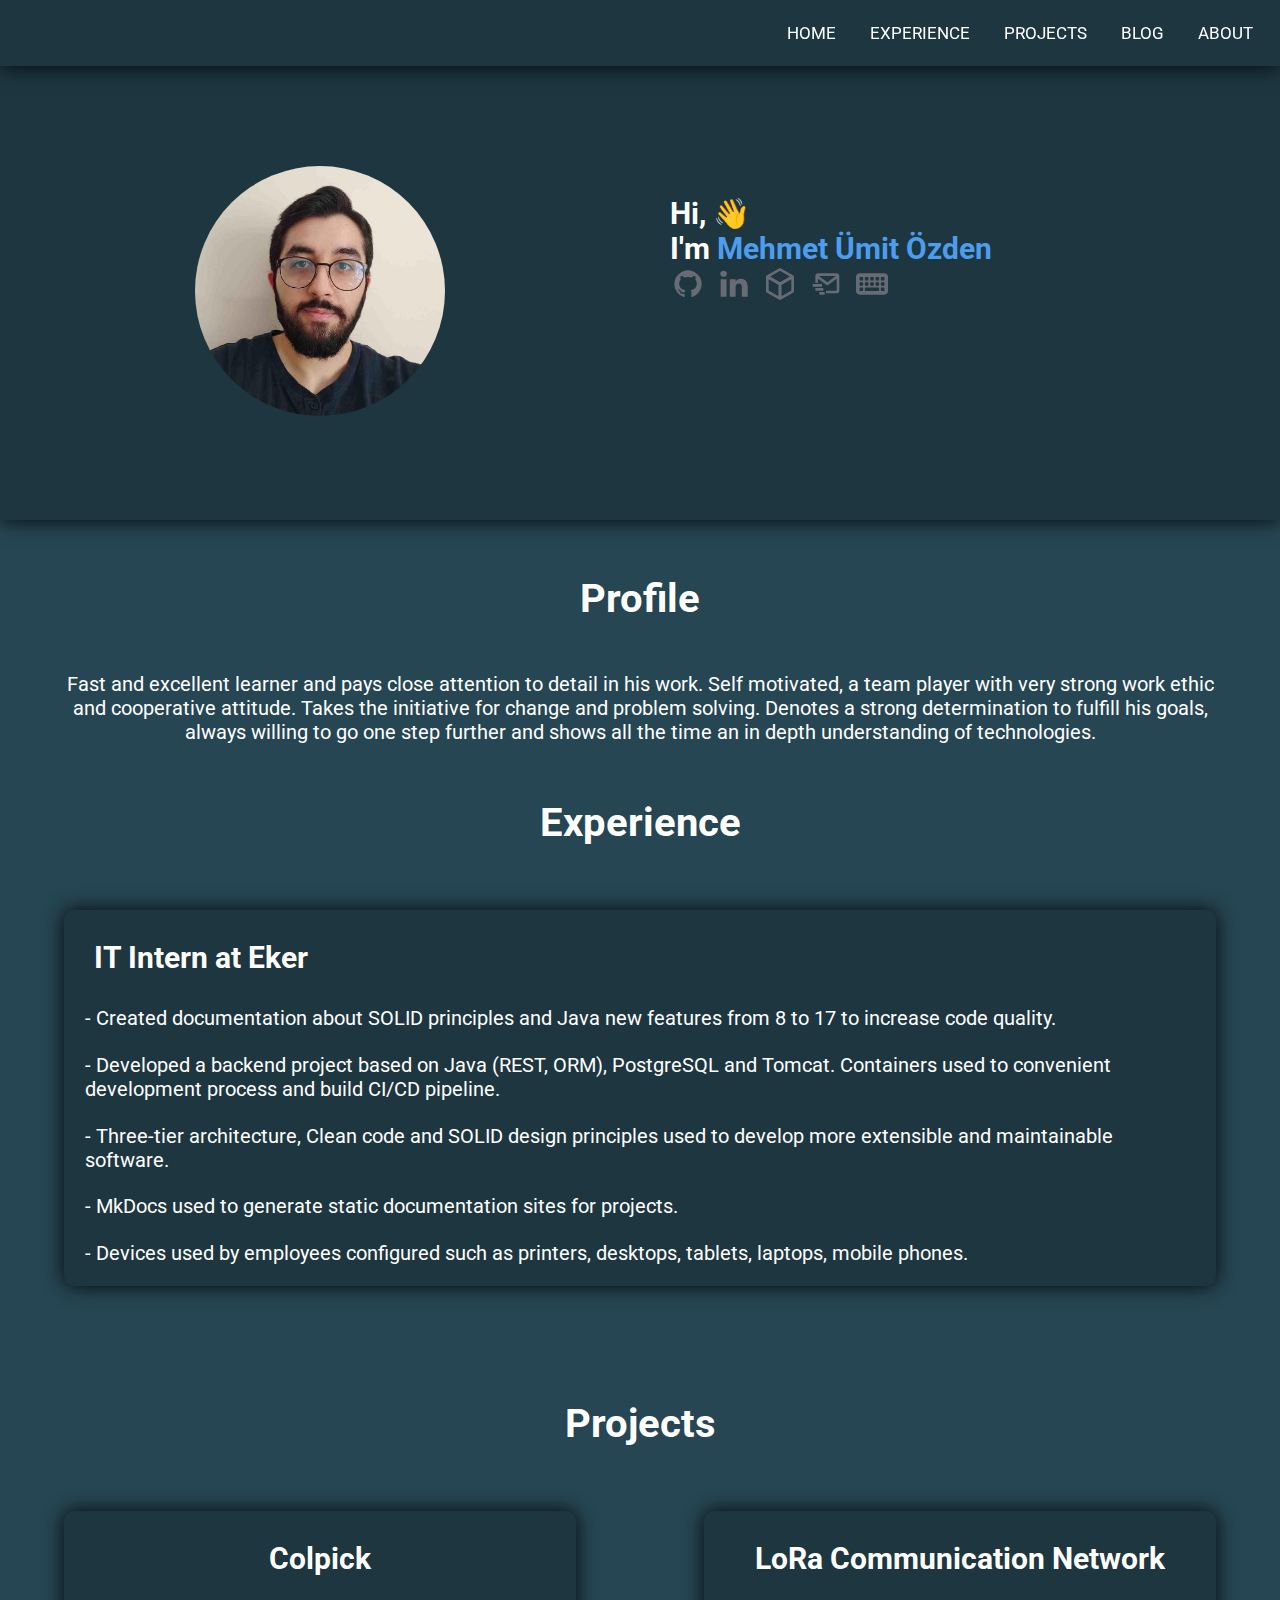
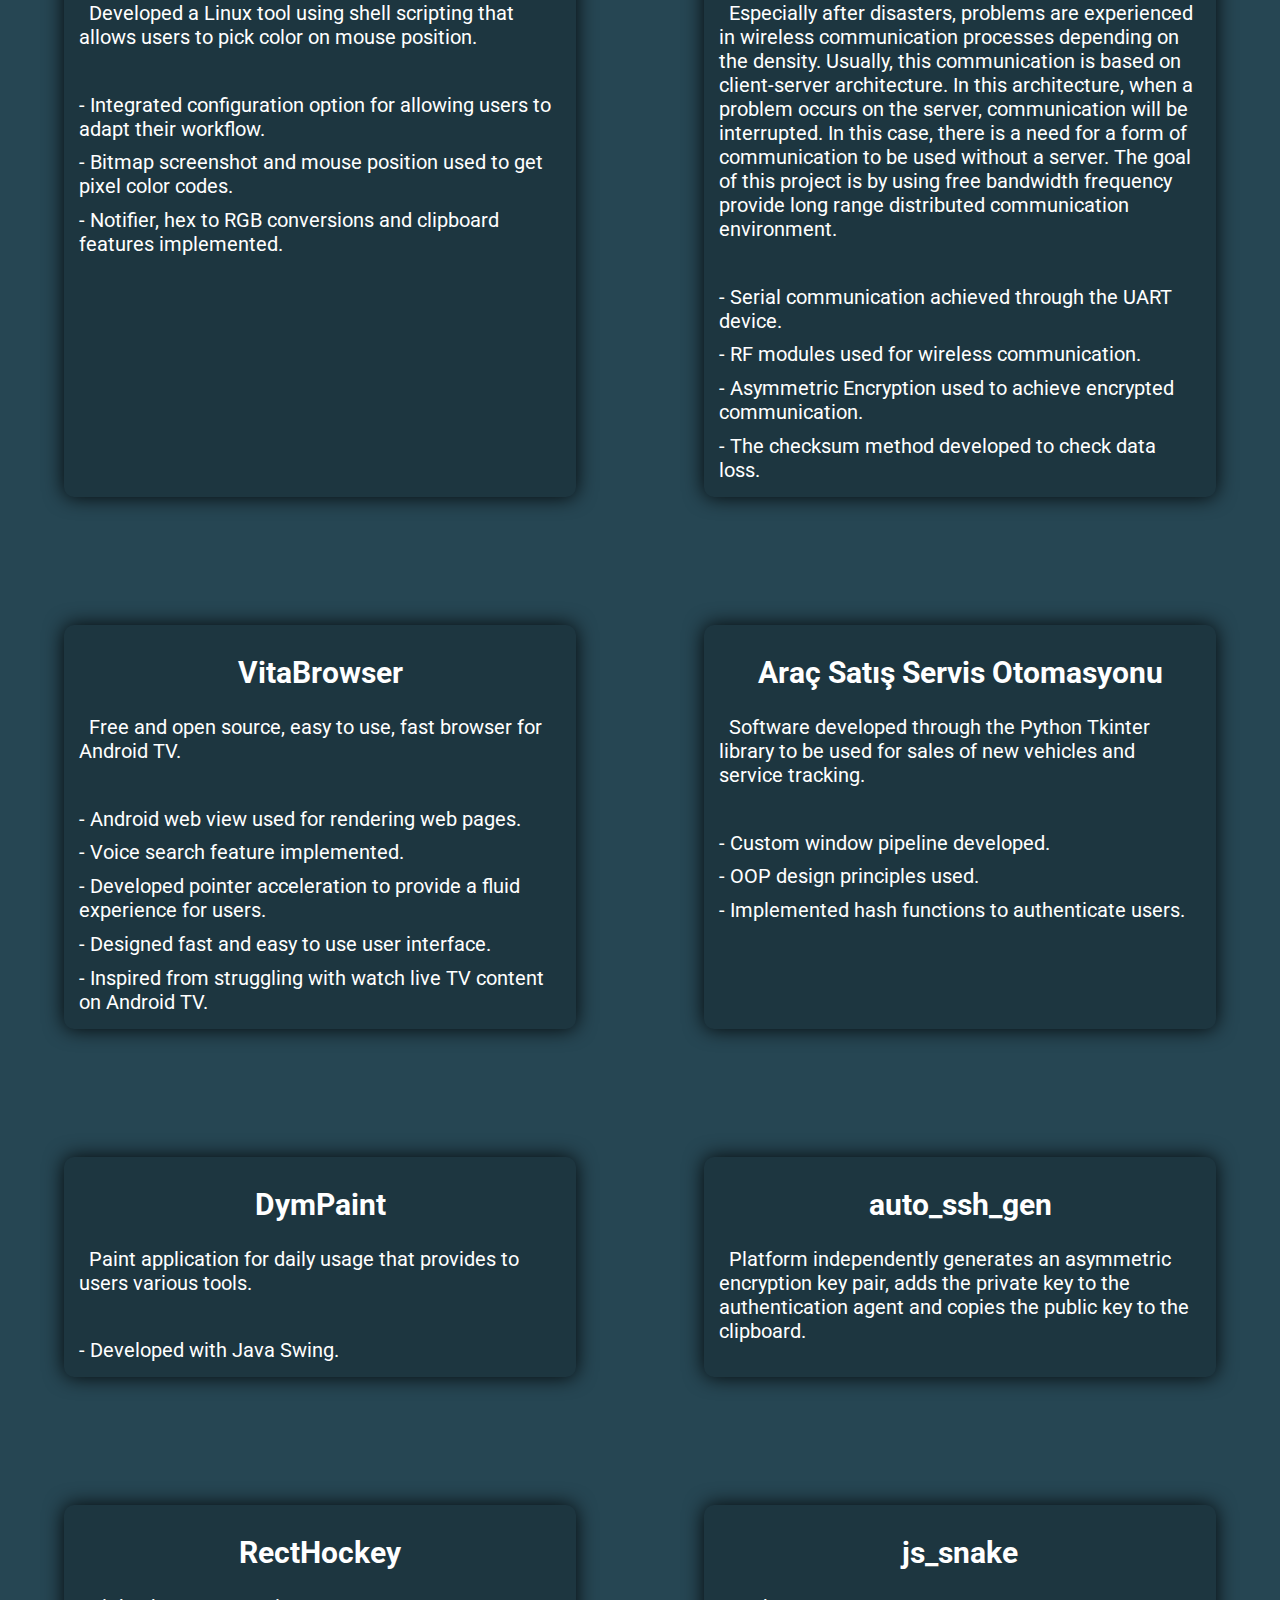
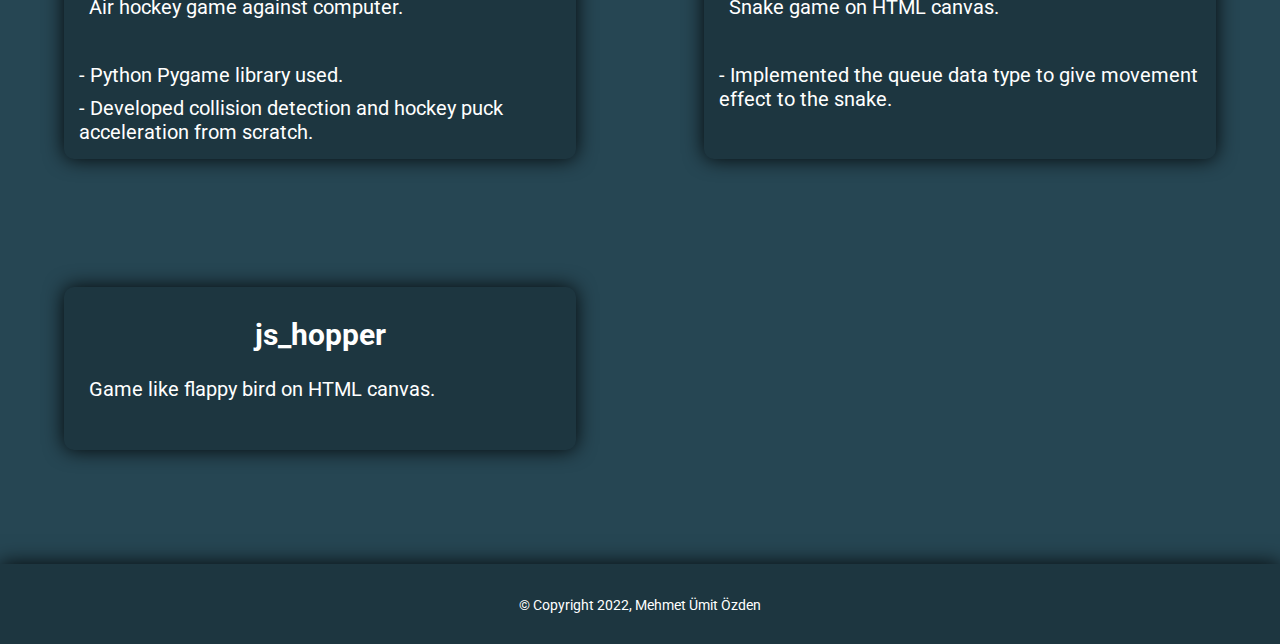
==== commit cc2547f1: "Menu button added for mobile devices" ====
--- a/index.html
+++ b/index.html
@@ -23,8 +23,14 @@
 				<li><a href="https://blog.mehmetumit.tech" >BLOG</a></li>
 				<li><a href="#projects" onclick="changeTitle('Projects› Mehmet Ümit Özden');">PROJECTS</a></li>
 				<li><a href="#experiences" onclick="changeTitle('Experince› Mehmet Ümit Özden');">EXPERIENCE</a></li>
-				<li style="float:left" onclick="changeTitle('Home› Mehmet Ümit Özden');"><a href="">HOME </a></li>
+				<!--<li style="float:left" onclick="changeTitle('Home› Mehmet Ümit Özden');"><a href="">HOME </a></li>-->
+				<li  onclick="changeTitle('Home› Mehmet Ümit Özden');"><a href="">HOME </a></li>
 			</ul>
+		</div>
+		<div class="menu-container" onclick="toggleMenu(this)">
+			<div class="line-top"></div>
+			<div class="line-mid"></div>
+			<div class="line-bottom"></div>
 		</div>
 	</div>
 	<div class="hero">
--- a/assets/css/style.css
+++ b/assets/css/style.css
@@ -24,12 +24,36 @@
   text-align: center;
   padding: 20px;
 }
+.menu-container {
+  display: inline-block;
+  margin-left: 90%;
+  margin-right: 0;
+  cursor: pointer;
+}
+.line-top,
+.line-mid,
+.line-bottom {
+  width: 35px;
+  height: 5px;
+  background-color: #ffffff;
+  margin: 6px 0;
+  transition: 0.4s;
+}
+.opened .line-top {
+  transform: translate(0, 11px) rotate(-45deg);
+}
+.opened .line-mid {
+  opacity: 0;
+}
+.opened .line-bottom {
+  transform: translate(0, -11px) rotate(45deg);
+}
 .nav-container li a {
   display: block;
   color: white;
   margin: 8px 12px;
   padding: 5px;
-  float: right;
+  /*float: right;*/
   text-align: center;
   text-decoration: none;
 }
@@ -41,6 +65,18 @@
   top: 0;
   position: sticky;
 }
+.nav-links {
+  position: static;
+  display: none;
+}
+/*.nav-links ul {*/
+/*width: fit-content;*/
+/*}*/
+
+/*.opened .nav-links {*/
+/*position: relative;*/
+/*display: inline-block;*/
+/*}*/
 .nav-links a {
   position: relative;
 }
@@ -151,6 +187,18 @@
   padding: 1%;
 }
 @media (min-width: 768px) {
+  .menu-container {
+    display: none;
+  }
+  .nav-container li a {
+    float: right;
+    text-align: center;
+  }
+  .nav-links {
+    display: block;
+    position: relative;
+    margin: auto;
+  }
   #inner-projects {
     display: inline-grid;
     grid-template-columns: 1fr 1fr;
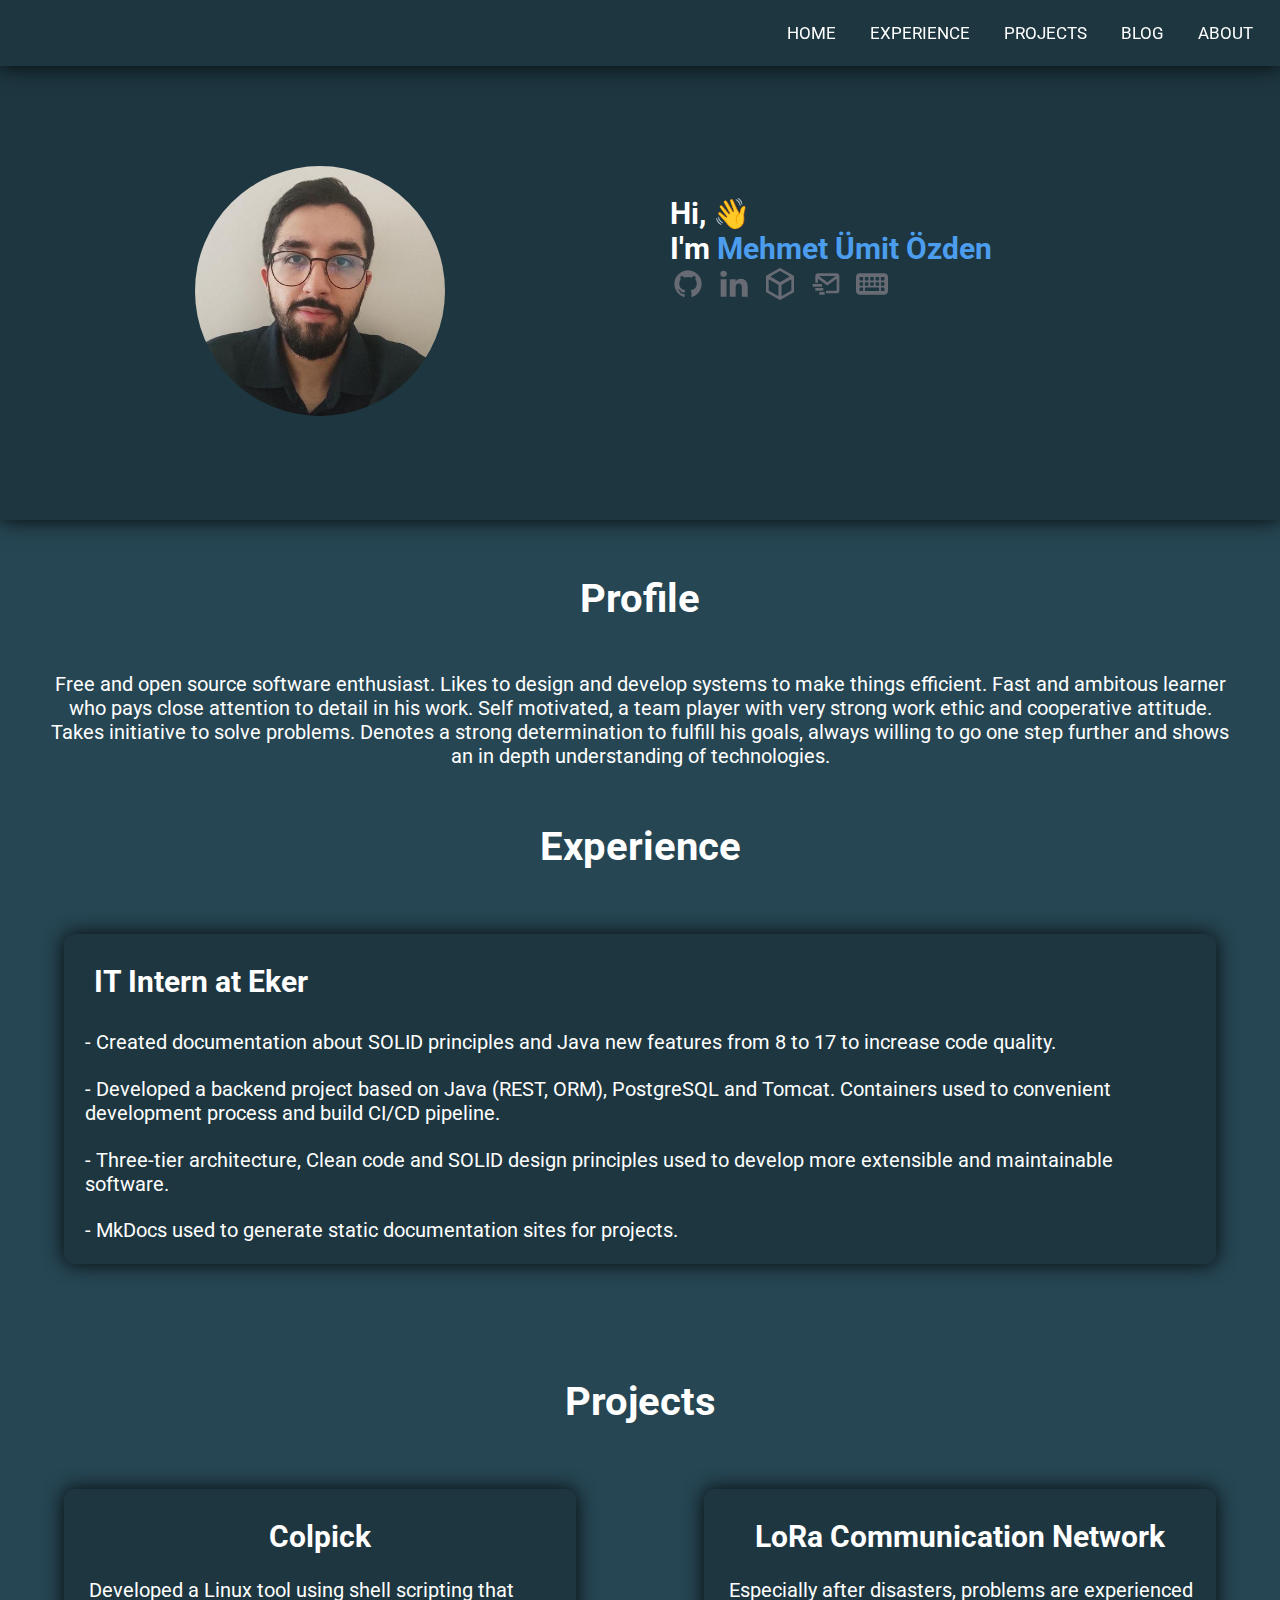
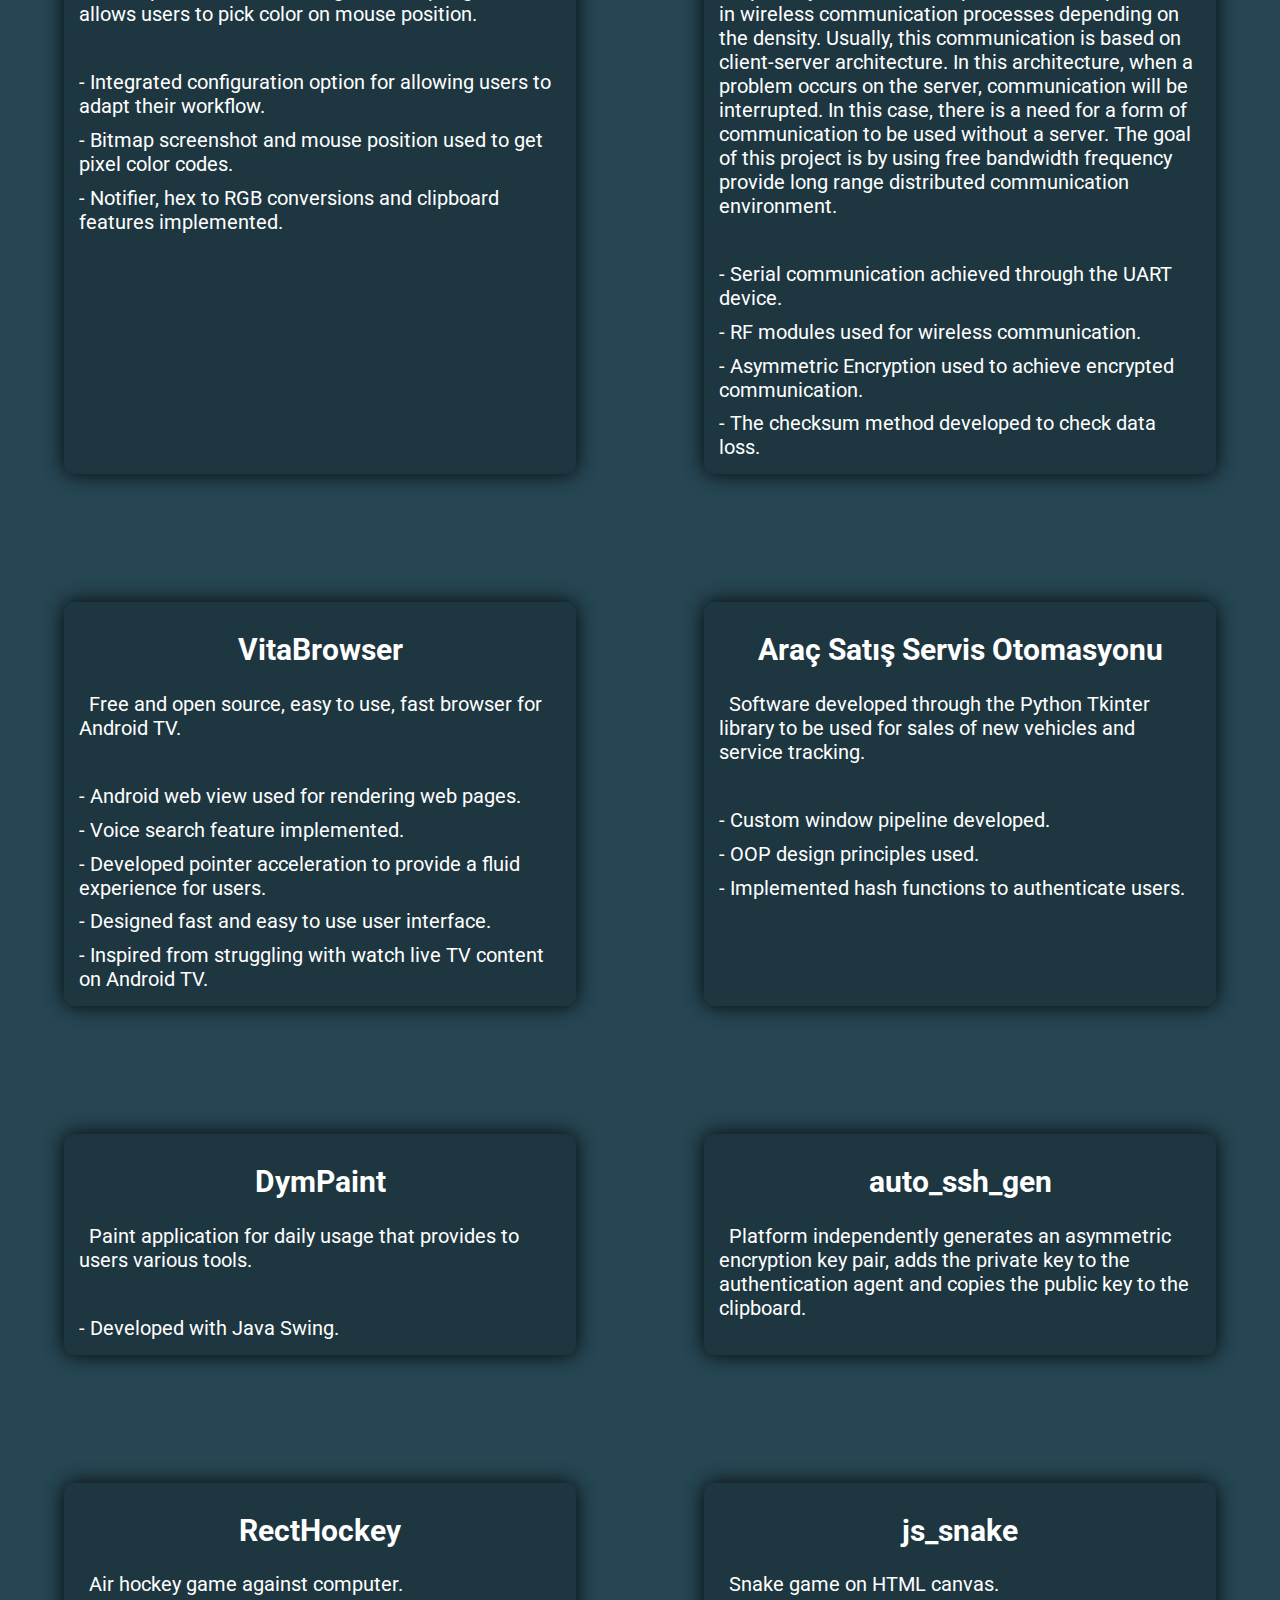
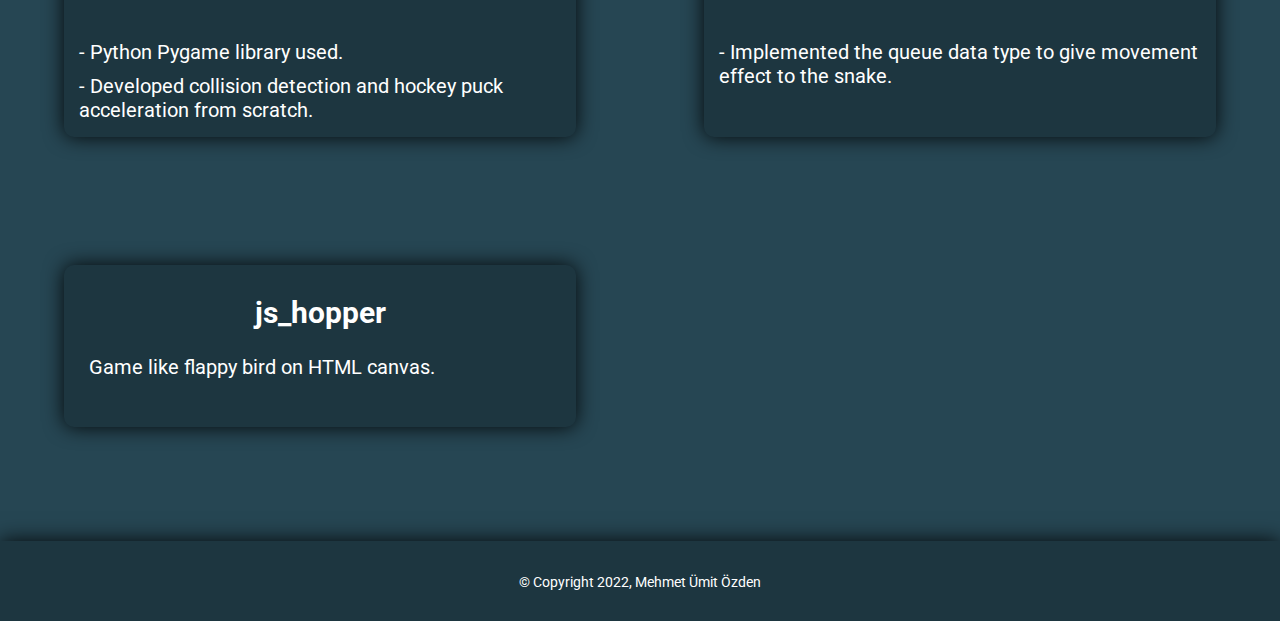
==== commit f884f8f0: "Profile section updated" ====
--- a/index.html
+++ b/index.html
@@ -17,20 +17,20 @@
 </head>
 <body>
 	<div class="nav-container">
+		<div class="menu-container" onclick="toggleMenu(this)">
+			<div class="line-top"></div>
+			<div class="line-mid"></div>
+			<div class="line-bottom"></div>
+		</div>
 		<div class="nav-links">
 			<ul>
 				<li><a href="#about"  onclick="changeTitle('About› Mehmet Ümit Özden');">ABOUT </a></li>
-				<li><a href="https://blog.mehmetumit.tech" >BLOG</a></li>
+				<li><a href="https://blog.mehmetumit.me" >BLOG</a></li>
 				<li><a href="#projects" onclick="changeTitle('Projects› Mehmet Ümit Özden');">PROJECTS</a></li>
 				<li><a href="#experiences" onclick="changeTitle('Experince› Mehmet Ümit Özden');">EXPERIENCE</a></li>
 				<!--<li style="float:left" onclick="changeTitle('Home› Mehmet Ümit Özden');"><a href="">HOME </a></li>-->
 				<li  onclick="changeTitle('Home› Mehmet Ümit Özden');"><a href="">HOME </a></li>
 			</ul>
-		</div>
-		<div class="menu-container" onclick="toggleMenu(this)">
-			<div class="line-top"></div>
-			<div class="line-mid"></div>
-			<div class="line-bottom"></div>
 		</div>
 	</div>
 	<div class="hero">
@@ -75,7 +75,9 @@
 			</div>
 			<div id="profile">
 				<h1>Profile</h1>
-					<p id="profile-info"> Fast and excellent learner and pays close attention to detail in his work. Self motivated, a team player with very strong work ethic and cooperative attitude. Takes the initiative for change and problem solving. Denotes a strong determination to fulfill his goals, always willing to go one step further and shows all the time an in depth understanding of technologies.</p>
+					<div id="profile-box">
+						<p id="profile-info"> Free and open source software enthusiast. Likes to design and develop systems to make things efficient. Fast and ambitous learner who pays close attention to detail in his work. Self motivated, a team player with very strong work ethic and cooperative attitude. Takes initiative to solve problems. Denotes a strong determination to fulfill his goals, always willing to go one step further and shows an in depth understanding of technologies.</p>
+					</div>
 			</div>
 			<div id="experiences">
 				<h1>Experience</h1>
@@ -87,7 +89,6 @@
 							<p> - Developed a backend project based on Java (REST, ORM), PostgreSQL and Tomcat. Containers used to convenient development process and build CI/CD pipeline.  </p>
 							<p> - Three-tier architecture, Clean code and SOLID design principles used to develop more extensible and maintainable software.  </p>
 							<p> - MkDocs used to generate static documentation sites for projects.  </p>
-							<p> - Devices used by employees configured such as printers, desktops, tablets, laptops, mobile phones.  </p>
 						</div>
 					</a>
 				</div>
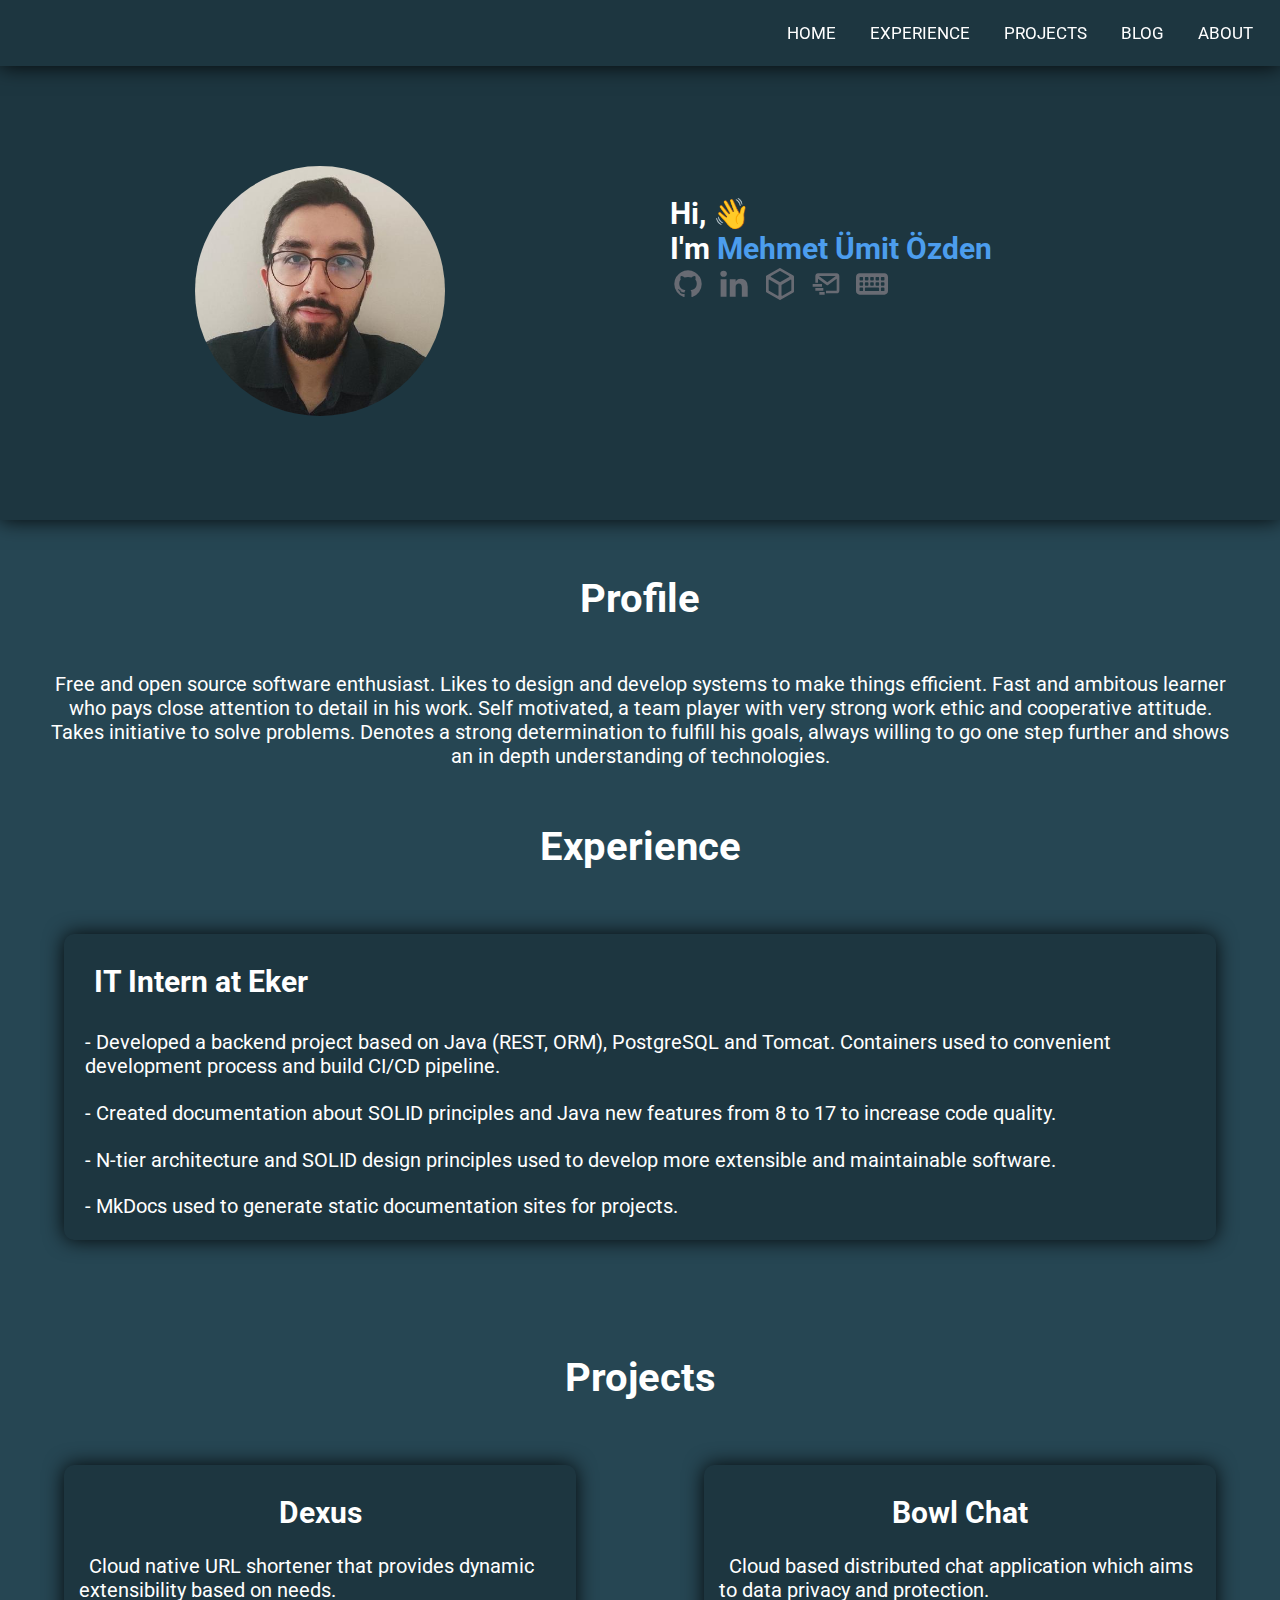
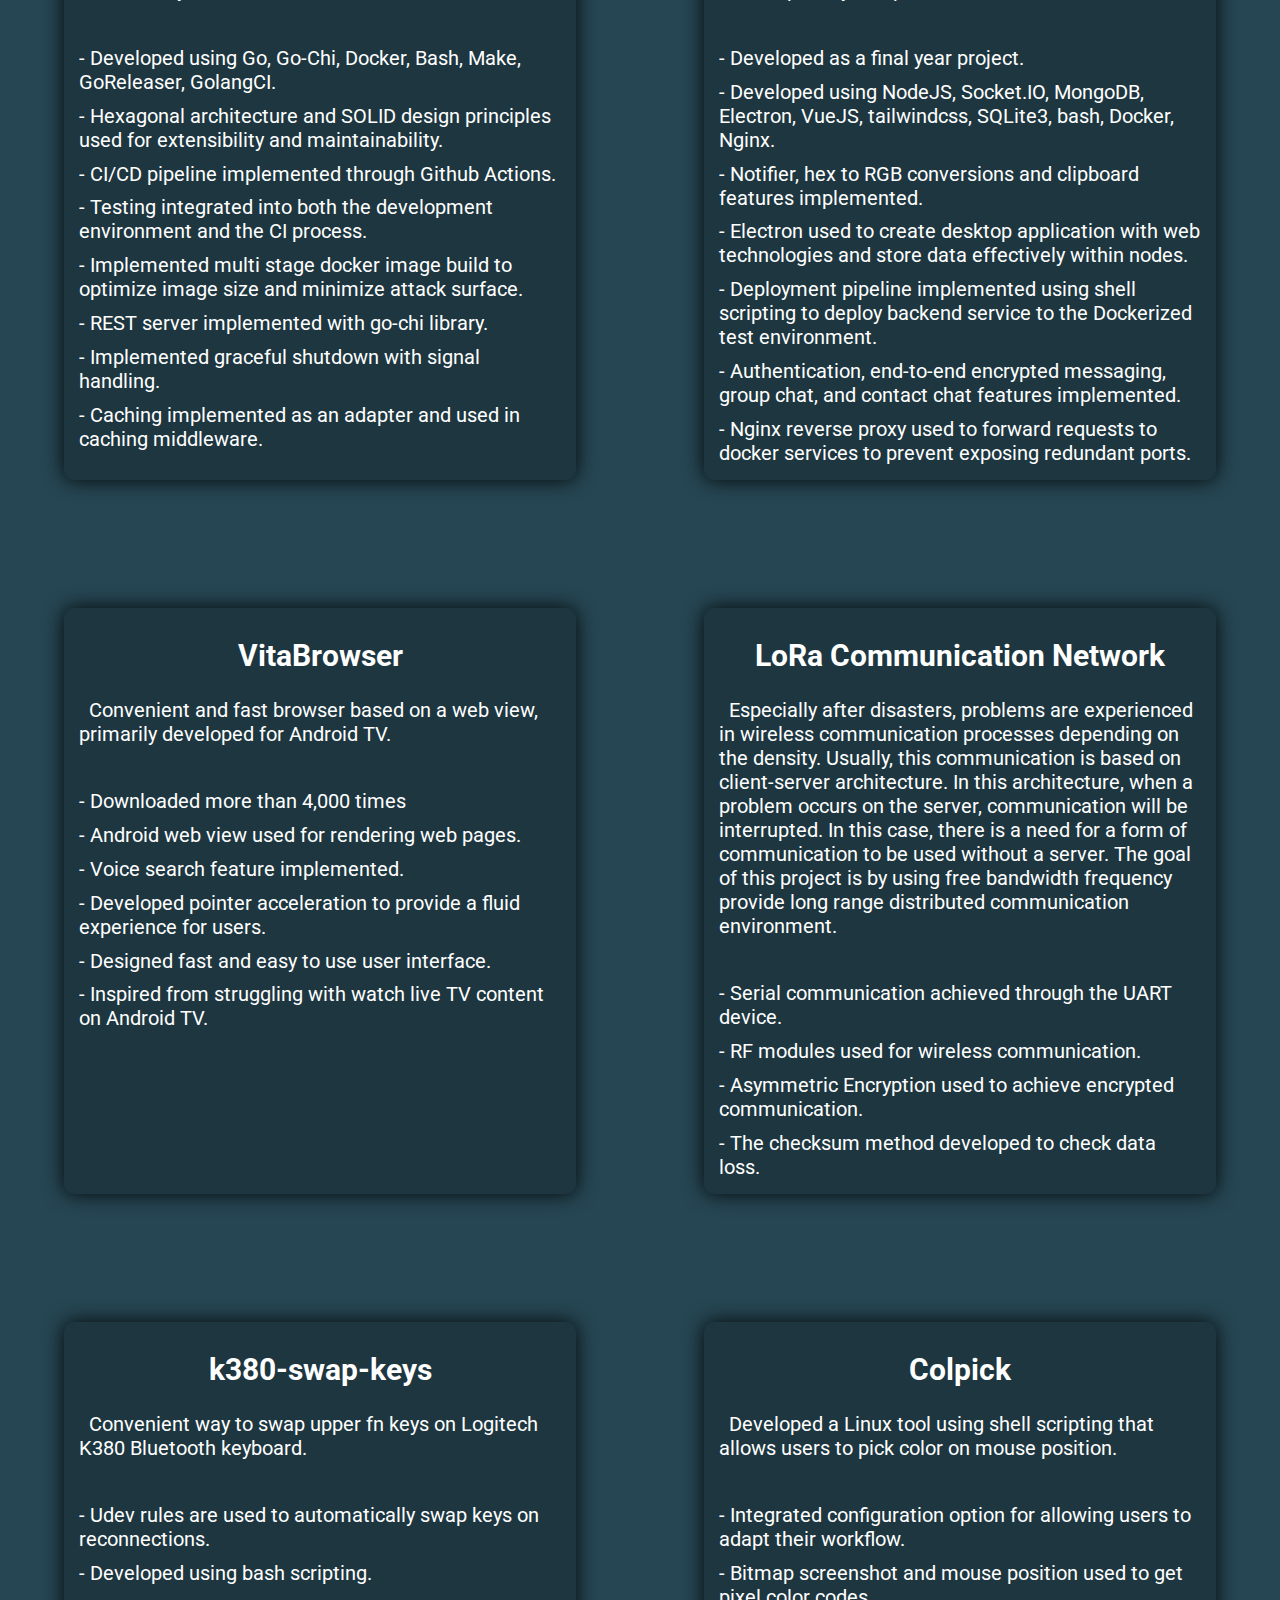
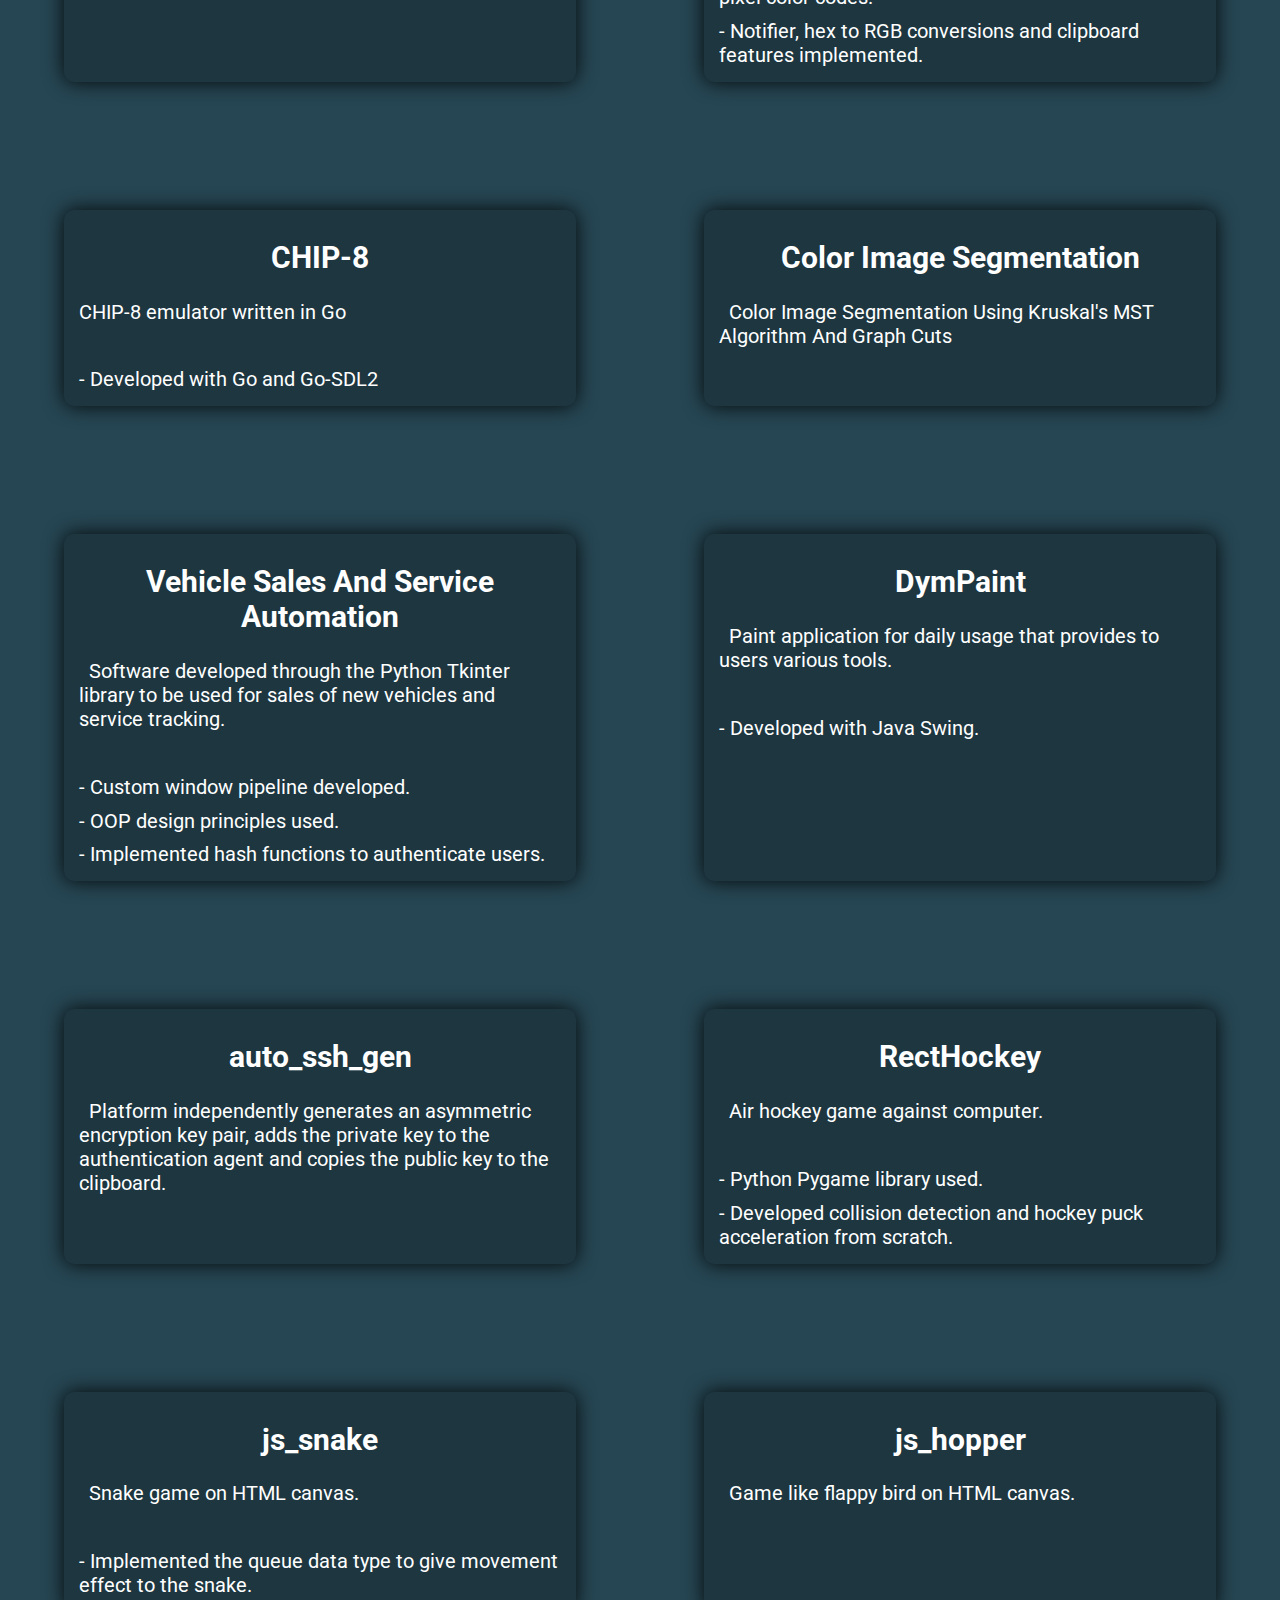
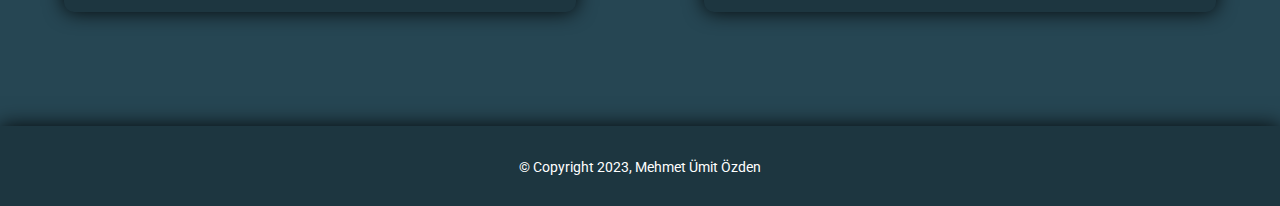
==== commit 55eb8cda: "Add hover scale up animation and edit projects" ====
--- a/index.html
+++ b/index.html
@@ -25,7 +25,7 @@
 		<div class="nav-links">
 			<ul>
 				<li><a href="#about"  onclick="changeTitle('About› Mehmet Ümit Özden');">ABOUT </a></li>
-				<li><a href="https://blog.mehmetumit.me" >BLOG</a></li>
+				<li><a href="https://blog.mehmetumit.com.tr" >BLOG</a></li>
 				<li><a href="#projects" onclick="changeTitle('Projects› Mehmet Ümit Özden');">PROJECTS</a></li>
 				<li><a href="#experiences" onclick="changeTitle('Experince› Mehmet Ümit Özden');">EXPERIENCE</a></li>
 				<!--<li style="float:left" onclick="changeTitle('Home› Mehmet Ümit Özden');"><a href="">HOME </a></li>-->
@@ -49,7 +49,7 @@
 								</a>
 							</li>
 							<li>
-							  <a href="https://www.linkedin.com/in/mehmet-ümit-özden-66774b208" rel="noopener" title="Linkedin" target="_blank">
+							  <a href="https://www.linkedin.com/in/mehmetumitozden" rel="noopener" title="Linkedin" target="_blank">
 								<svg class="logo-social" id="linkedin" width="32" height="32" viewBox="0 0 1792 1792" xmlns="http://www.w3.org/2000/svg"><path d="M477 625v991h-330v-991h330zm21-306q1 73-50.5 122t-135.5 49h-2q-82 0-132-49t-50-122q0-74 51.5-122.5t134.5-48.5 133 48.5 51 122.5zm1166 729v568h-329v-530q0-105-40.5-164.5t-126.5-59.5q-63 0-105.5 34.5t-63.5 85.5q-11 30-11 81v553h-329q2-399 2-647t-1-296l-1-48h329v144h-2q20-32 41-56t56.5-52 87-43.5 114.5-15.5q171 0 275 113.5t104 332.5z"></path></svg>
 							  </a>
 							</li>
@@ -85,9 +85,9 @@
 					<a href="https://github.com/mehmetumit/backend-project">
 						<div id="eker" class="experience">
 							<h2>IT Intern at Eker</h2>
+							<p> - Developed a backend project based on Java (REST, ORM), PostgreSQL and Tomcat. Containers used to convenient development process and build CI/CD pipeline.  </p>
 							<p> - Created documentation about SOLID principles and Java new features from 8 to 17 to increase code quality.  </p>
-							<p> - Developed a backend project based on Java (REST, ORM), PostgreSQL and Tomcat. Containers used to convenient development process and build CI/CD pipeline.  </p>
-							<p> - Three-tier architecture, Clean code and SOLID design principles used to develop more extensible and maintainable software.  </p>
+							<p> - N-tier architecture and SOLID design principles used to develop more extensible and maintainable software.</p>
 							<p> - MkDocs used to generate static documentation sites for projects.  </p>
 						</div>
 					</a>
@@ -96,14 +96,41 @@
 			<div id="projects">
 				<h1>Projects</h1>
 				<div id="inner-projects">
-					<a href="https://github.com/mehmetumit/colpick"><div class="project" id="colpick">
-						<h2>Colpick</h2>
-						<p>&ensp;Developed a Linux tool using shell scripting that allows users to pick color on mouse position.</p>
-							<p>&ensp;</p>
-						<p> - Integrated configuration option for allowing users to adapt their workflow.</p>
-						<p> - Bitmap screenshot and mouse position used to get pixel color codes.</p>
+					<a href="https://github.com/mehmetumit/dexus"><div class="project" id="dexus">
+						<h2>Dexus</h2>
+						<p>&ensp;Cloud native URL shortener that provides dynamic extensibility based on needs.</p>
+							<p>&ensp;</p>
+						<p> - Developed using Go, Go-Chi, Docker, Bash, Make, GoReleaser, GolangCI.</p>
+						<p> - Hexagonal architecture and SOLID design principles used for extensibility and maintainability.</p>
+						<p> - CI/CD pipeline implemented through Github Actions.</p>
+						<p> - Testing integrated into both the development environment and the CI process.</p>
+						<p> - Implemented multi stage docker image build to optimize image size and minimize attack surface.</p>
+						<p> - REST server implemented with go-chi library.</p>
+						<p> - Implemented graceful shutdown with signal handling.</p>
+						<p> - Caching implemented as an adapter and used in caching middleware.</p>
+					</div></a>
+					<a href="https://bowl-org.github.io/bowl-doc/"><div class="project" id="bowl-chat">
+						<h2>Bowl Chat</h2>
+						<p>&ensp;Cloud based distributed chat application which aims to data privacy and protection. </p>
+							<p>&ensp;</p>
+						<p> - Developed as a final year project.</p>
+						<p> - Developed using NodeJS, Socket.IO, MongoDB,  Electron, VueJS, tailwindcss, SQLite3, bash, Docker, Nginx.</p>
 						<p> - Notifier, hex to RGB conversions and clipboard features implemented.</p>
-						</p>
+						<p> - Electron used to create desktop application with web technologies and store data effectively within nodes.</p>
+						<p> - Deployment pipeline implemented using shell scripting to deploy backend service to the Dockerized test environment.</p>
+						<p> - Authentication, end-to-end encrypted messaging, group chat, and contact chat features implemented.</p>
+						<p> - Nginx reverse proxy used to forward requests to docker services to prevent exposing redundant ports.</p>
+					</div></a>
+					<a href="https://github.com/mehmetumit/VitaBrowser"><div  class="project" id="vitabrowser">
+						<h2>VitaBrowser</h2>
+						<p>&ensp;Convenient and fast browser based on a web view, primarily developed for Android TV.</p>
+						<p>&ensp;</p>
+						<p> - Downloaded more than 4,000 times</p>
+						<p> - Android web view used for rendering web pages.</p>
+						<p> - Voice search feature implemented.</p>
+						<p> - Developed pointer acceleration to provide a fluid experience for users.</p>
+						<p> - Designed fast and easy to use user interface.</p>
+						<p> - Inspired from struggling with watch live TV content on Android TV.</p>
 					</div></a>
 					<a href=""><div class="project" id="lora-network">
 						<h2>LoRa Communication Network</h2>
@@ -113,41 +140,56 @@
 								<p> - RF modules used for wireless communication.</p>
 								<p> - Asymmetric Encryption used to achieve encrypted communication.</p>
 								<p> - The checksum method developed to check data loss.</p>
+					</div></a>
+					<a href="https://github.com/mehmetumit/k380-swap-keys"><div class="project" id="k380-swap-keys">
+						<h2>k380-swap-keys</h2>
+						<p>&ensp;Convenient way to swap upper fn keys on Logitech K380 Bluetooth keyboard.</p>
+							<p>&ensp;</p>
+						<p> - Udev rules are used to automatically swap keys on reconnections.</p>
+						<p> - Developed using bash scripting.</p>
+					</div></a>
+					<a href="https://github.com/mehmetumit/colpick"><div class="project" id="colpick">
+						<h2>Colpick</h2>
+						<p>&ensp;Developed a Linux tool using shell scripting that allows users to pick color on mouse position.</p>
+							<p>&ensp;</p>
+						<p> - Integrated configuration option for allowing users to adapt their workflow.</p>
+						<p> - Bitmap screenshot and mouse position used to get pixel color codes.</p>
+						<p> - Notifier, hex to RGB conversions and clipboard features implemented.</p>
+					</div></a>
+					<a href="https://github.com/mehmetumit/CHIP-8"><div class="project" id="CHIP-8">
+						<h2>CHIP-8</h2>
+						<p>CHIP-8 emulator written in Go</p>
+							<p>&ensp;</p>
+							<p> - Developed with Go and Go-SDL2</p>
+					</div></a>
+					<a href="https://github.com/mehmetumit/color-image-segmentation"><div class="project" id="color-image-segmentation">
+						<h2>Color Image Segmentation</h2>
+						<p>&ensp;Color Image Segmentation Using Kruskal's MST Algorithm And Graph Cuts</p>
+					</div></a>
+					<a href="https://github.com/mehmetumit/AracSatisServisOtomasyonu"><div class="project" id="otom">
+						<h2>Vehicle Sales And Service Automation</h2>
+						<p>&ensp;Software developed through the Python Tkinter library to be used for sales of new vehicles and service tracking.</p>
+						<p>&ensp;</p>
+						<p> - Custom window pipeline developed.</p>
+						<p> - OOP design principles used.</p>
+						<p> - Implemented hash functions to authenticate users.</p>
 						</div></a>
-						<a href="https://github.com/mehmetumit/VitaBrowser"><div  class="project" id="vitabrowser">
-							<h2>VitaBrowser</h2>
-							<p>&ensp;Free and open source, easy to use, fast browser for Android TV.</p>
-							<p>&ensp;</p>
-<p> - Android web view used for rendering web pages.</p>
-<p> - Voice search feature implemented.</p>
-<p> - Developed pointer acceleration to provide a fluid experience for users.</p>
-<p> - Designed fast and easy to use user interface.</p>
-<p> - Inspired from struggling with watch live TV content on Android TV.</p>
-						</div></a>
-						<a href="https://github.com/mehmetumit/AracSatisServisOtomasyonu"><div class="project" id="otom">
-							<h2>Araç Satış Servis Otomasyonu</h2>
-							<p>&ensp;Software developed through the Python Tkinter library to be used for sales of new vehicles and service tracking.</p>
-							<p>&ensp;</p>
-<p> - Custom window pipeline developed.</p>
-<p> - OOP design principles used.</p>
-<p> - Implemented hash functions to authenticate users.</p>
-							</div></a>
-						<a href="https://github.com/mehmetumit/DymPaint"><div class="project" id="dympaint">
-							<h2>DymPaint</h2>
-							<p>&ensp;Paint application for daily usage that provides to users various tools.</p>
-							<p>&ensp;</p>
-							<p>- Developed with Java Swing. </p>
-						</div></a>
-						<a href="https://github.com/mehmetumit/auto_ssh_gen"><div class="project" id="auto_ssh_gen">
-							<h2>auto_ssh_gen</h2>
-							<p>&ensp;Platform independently generates an asymmetric encryption key pair, adds the private key to the authentication agent and copies the public key to the clipboard.</p>
-						</div></a>
+					<a href="https://github.com/mehmetumit/DymPaint"><div class="project" id="dympaint">
+						<h2>DymPaint</h2>
+						<p>&ensp;Paint application for daily usage that provides to users various tools.</p>
+						<p>&ensp;</p>
+						<p>- Developed with Java Swing. </p>
+					</div></a>
+					<a href="https://github.com/mehmetumit/auto_ssh_gen"><div class="project" id="auto_ssh_gen">
+						<h2>auto_ssh_gen</h2>
+						<p>&ensp;Platform independently generates an asymmetric encryption key pair, adds the private key to the authentication agent and copies the public key to the clipboard.</p>
+					</div></a>
 					<a href="https://github.com/mehmetumit/RectHockey"><div class="project" id="recthockey">
 						<h2>RectHockey</h2>
 						<p>&ensp;Air hockey game against computer.</p>
 							<p>&ensp;</p>
-<p> - Python Pygame library used.</p>
-<p> - Developed collision detection and hockey puck acceleration from scratch.</p>
+							<p> - Python Pygame library used.</p>
+							<p> - Developed collision detection and hockey puck acceleration from scratch.</p>
 					</div></a>
 					<a href="https://github.com/mehmetumit/js_snake"><div class="project" id="jssnake">
 						<h2>js_snake</h2>
@@ -165,7 +207,7 @@
 		</div>
 	</div>
 	<footer>
-		<small>&copy; Copyright 2022, Mehmet Ümit Özden</small>
+		<small>&copy; Copyright 2023, Mehmet Ümit Özden</small>
 	</footer>
 <script  src="assets/js/script.js" ></script>
 </body>
--- a/assets/css/style.css
+++ b/assets/css/style.css
@@ -1,6 +1,7 @@
 * {
   margin: 0;
   padding: 0;
+  user-select:none;
 }
 body {
   background-color: #264653;
@@ -34,19 +35,19 @@
 .line-mid,
 .line-bottom {
   width: 35px;
-  height: 5px;
+  height: 4px;
   background-color: #ffffff;
   margin: 6px 0;
   transition: 0.4s;
 }
 .opened .line-top {
-  transform: translate(0, 11px) rotate(-45deg);
+  transform: translate(0, 10px) rotate(-45deg);
 }
 .opened .line-mid {
   opacity: 0;
 }
 .opened .line-bottom {
-  transform: translate(0, -11px) rotate(45deg);
+  transform: translate(0, -10px) rotate(45deg);
 }
 .nav-container li a {
   display: block;
@@ -63,6 +64,7 @@
   background-color: #1d3640;
   margin: 0;
   top: 0;
+  z-index: 1;
   position: sticky;
 }
 .nav-links {
@@ -228,6 +230,10 @@
   font-size: 20px;
   background-color: #1d3640;
   text-align: left;
+  transition: all .2s ease-in-out;
+}
+.project:hover{
+  scale: 1.05;
 }
 .experience {
   padding: 10px;
@@ -236,6 +242,10 @@
   font-size: 20px;
   background-color: #1d3640;
   text-align: left;
+  transition: all .2s ease-in-out;
+}
+.experience:hover{
+  scale: 1.05;
 }
 #projects h1 {
   margin-bottom: 0px;
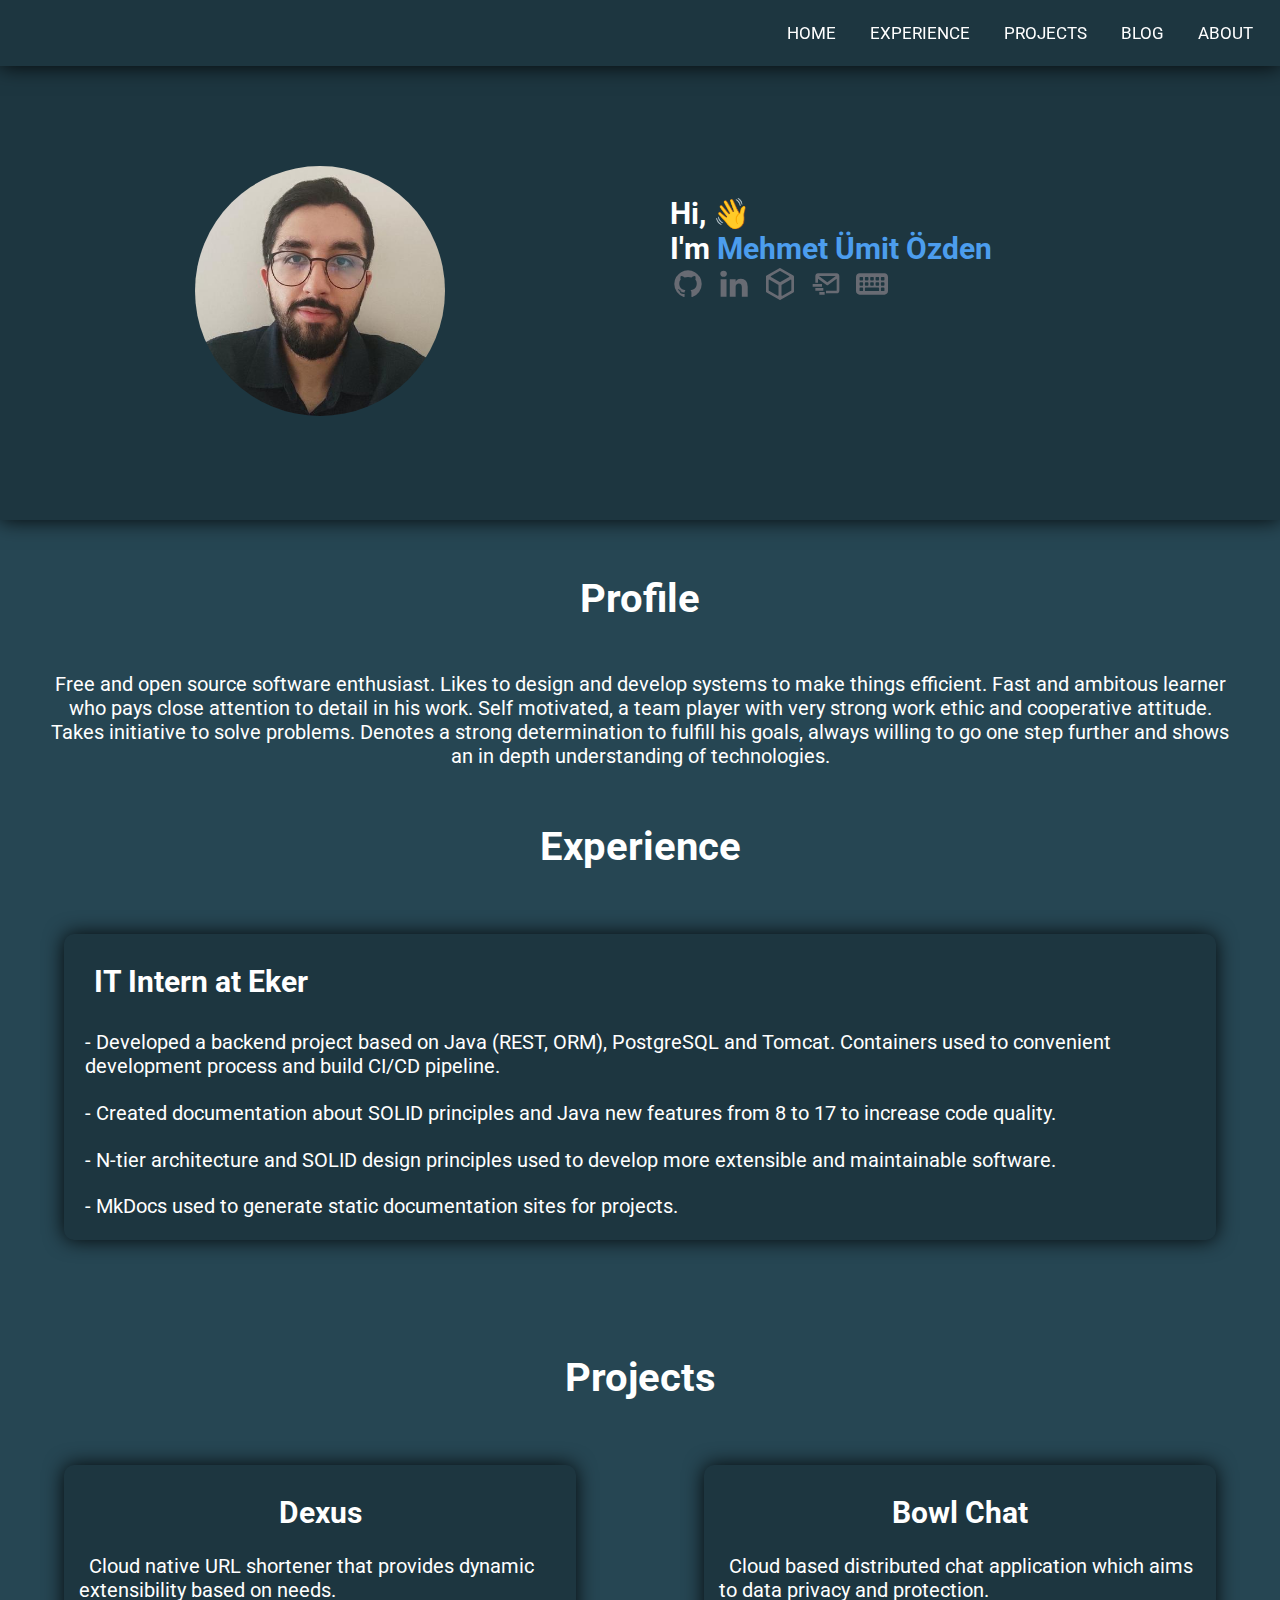
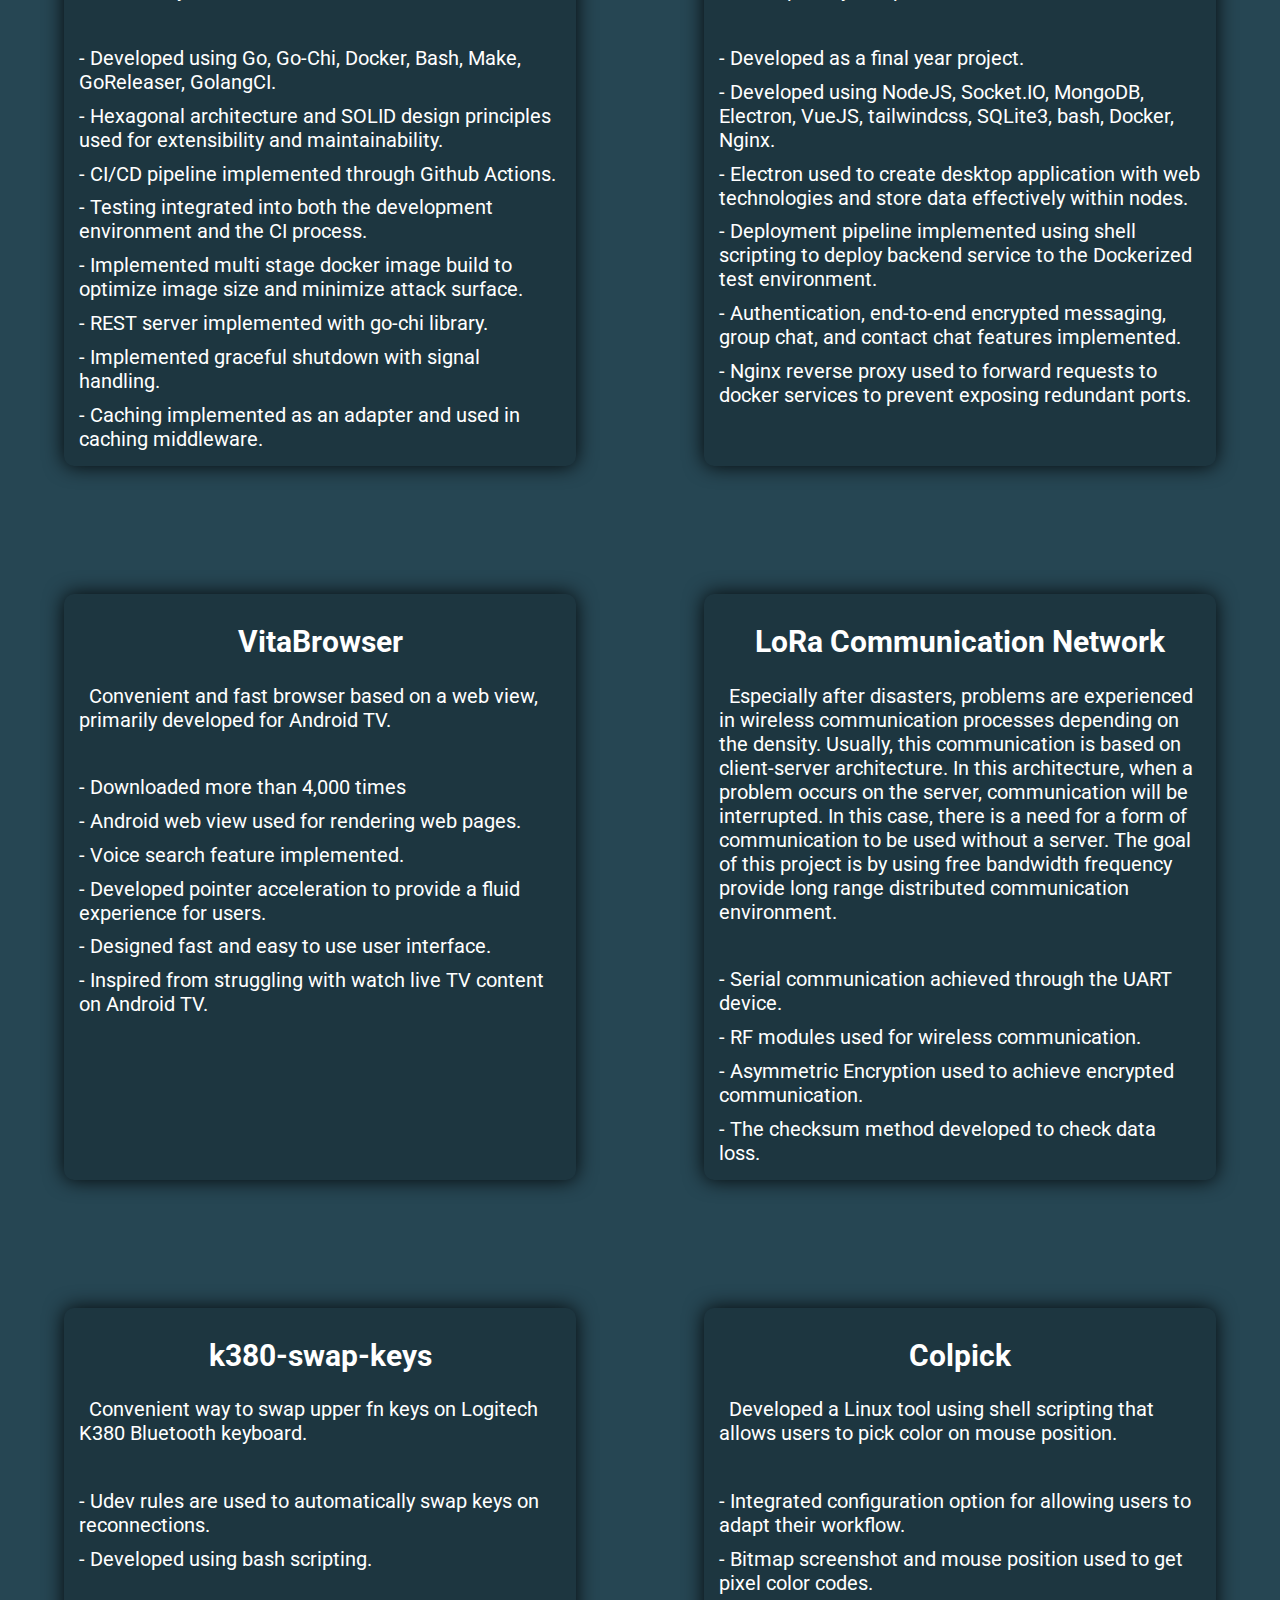
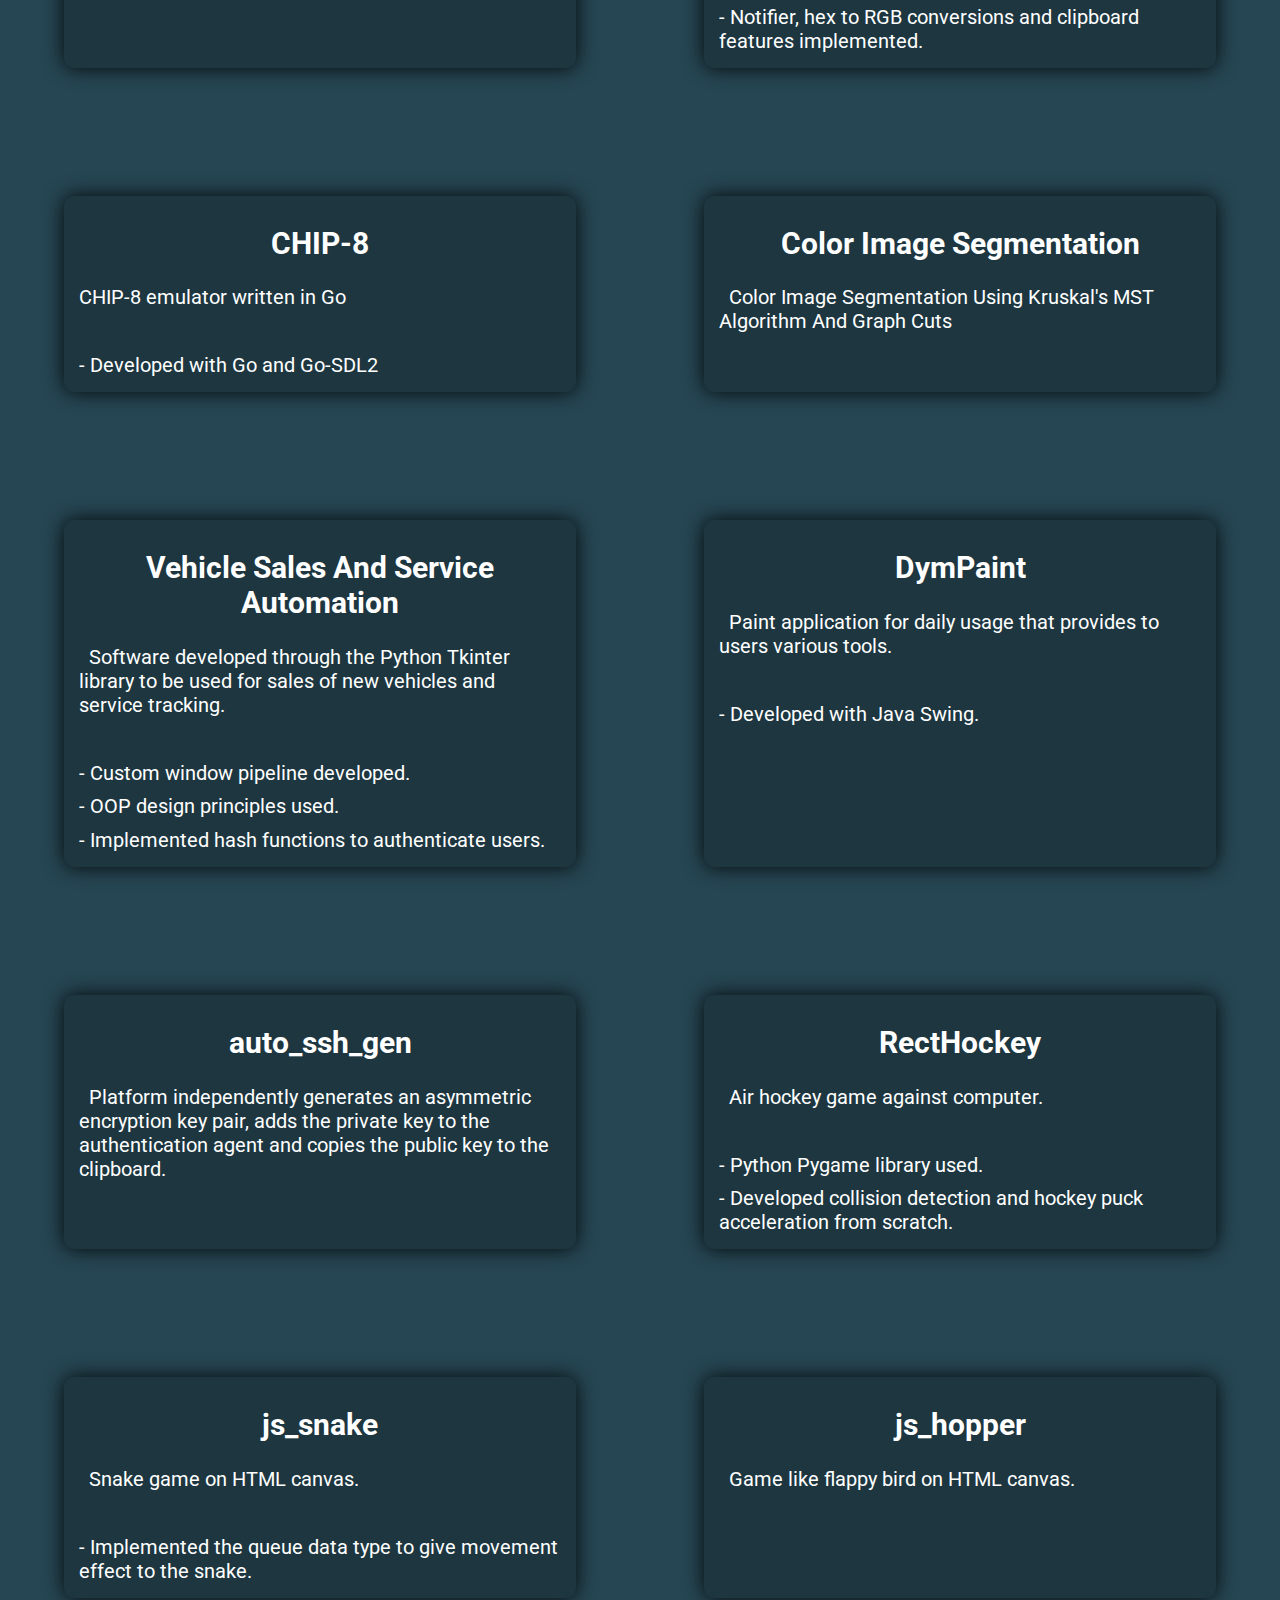
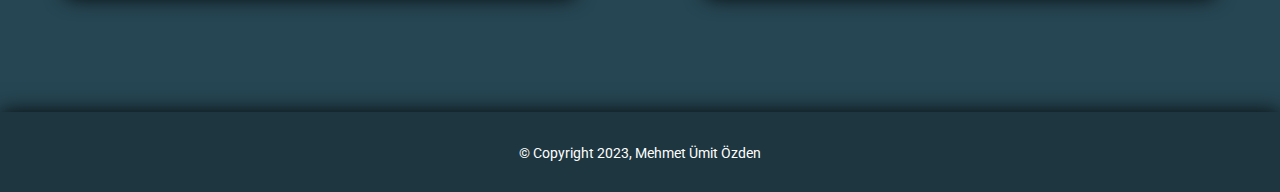
==== commit 1b215f0d: "Fix description of Bowl Chat" ====
--- a/index.html
+++ b/index.html
@@ -115,7 +115,6 @@
 							<p>&ensp;</p>
 						<p> - Developed as a final year project.</p>
 						<p> - Developed using NodeJS, Socket.IO, MongoDB,  Electron, VueJS, tailwindcss, SQLite3, bash, Docker, Nginx.</p>
-						<p> - Notifier, hex to RGB conversions and clipboard features implemented.</p>
 						<p> - Electron used to create desktop application with web technologies and store data effectively within nodes.</p>
 						<p> - Deployment pipeline implemented using shell scripting to deploy backend service to the Dockerized test environment.</p>
 						<p> - Authentication, end-to-end encrypted messaging, group chat, and contact chat features implemented.</p>
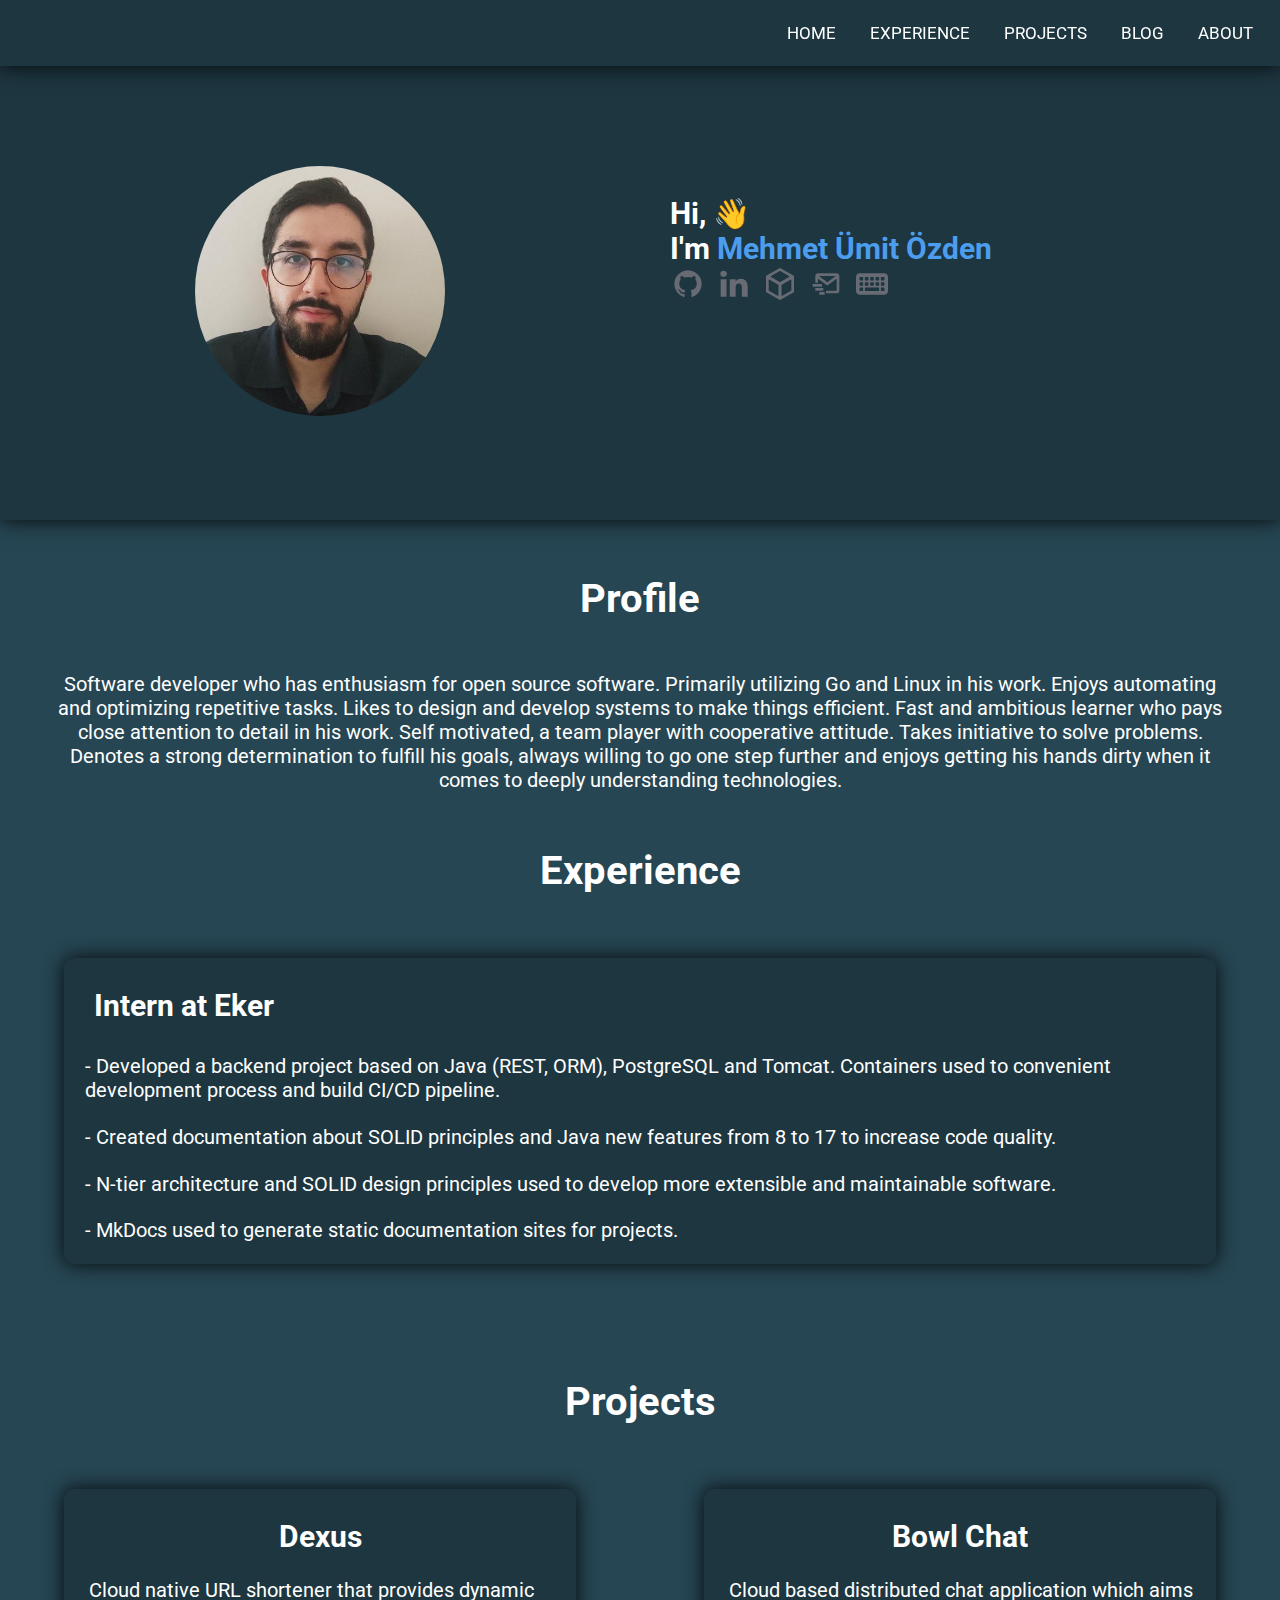
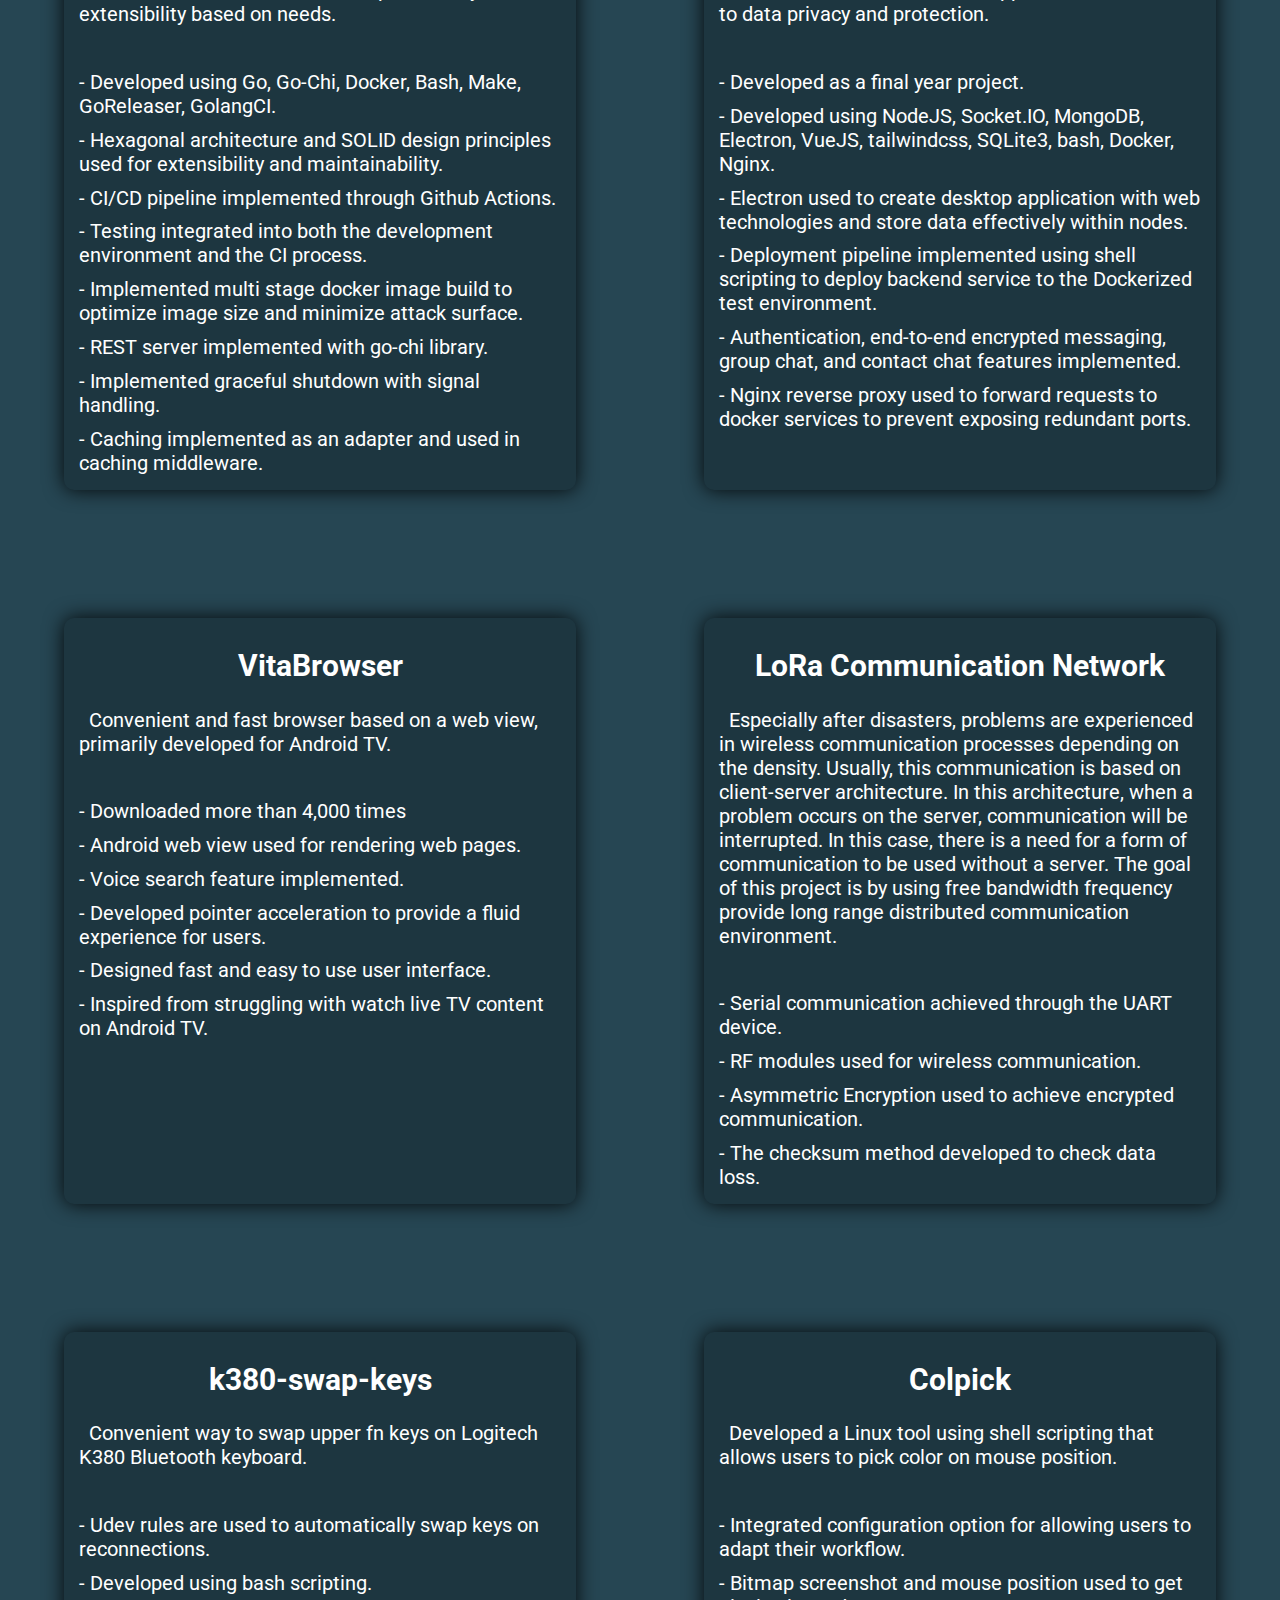
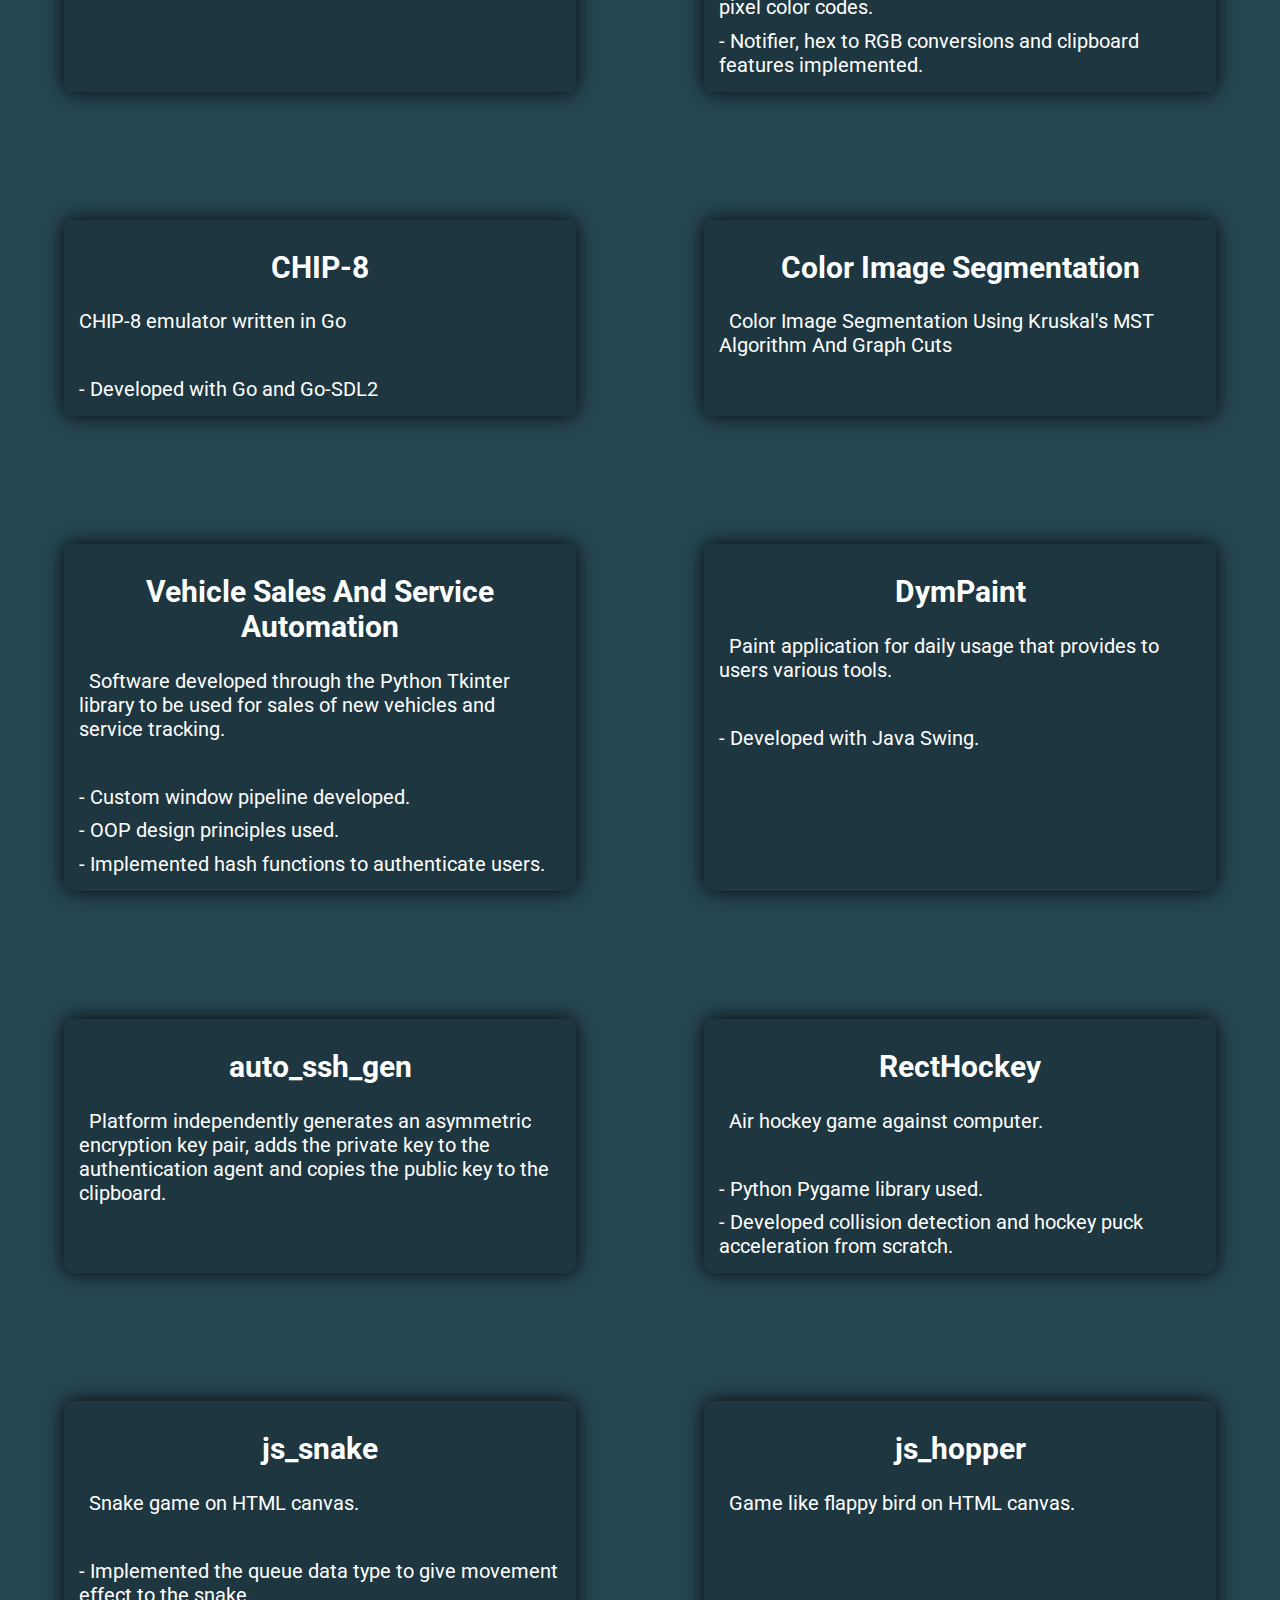
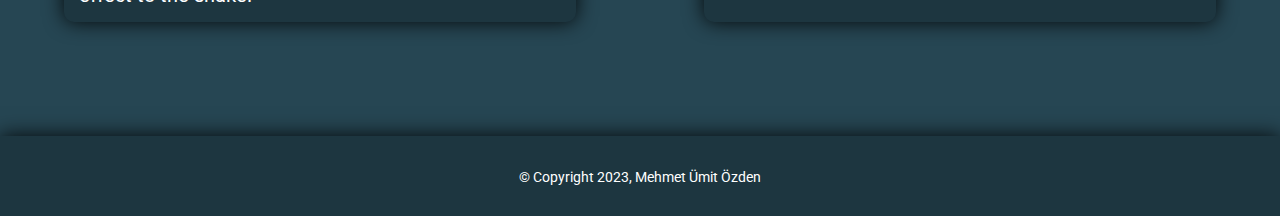
==== commit 3784e0b2: "Update title" ====
--- a/index.html
+++ b/index.html
@@ -76,7 +76,7 @@
 			<div id="profile">
 				<h1>Profile</h1>
 					<div id="profile-box">
-						<p id="profile-info"> Free and open source software enthusiast. Likes to design and develop systems to make things efficient. Fast and ambitous learner who pays close attention to detail in his work. Self motivated, a team player with very strong work ethic and cooperative attitude. Takes initiative to solve problems. Denotes a strong determination to fulfill his goals, always willing to go one step further and shows an in depth understanding of technologies.</p>
+						<p id="profile-info"> Software developer who has enthusiasm for open source software. Primarily utilizing Go and Linux in his work. Enjoys automating and optimizing repetitive tasks. Likes to design and develop systems to make things efficient. Fast and ambitious learner who pays close attention to detail in his work. Self motivated, a team player with cooperative attitude. Takes initiative to solve problems. Denotes a strong determination to fulfill his goals, always willing to go one step further and enjoys getting his hands dirty when it comes to deeply understanding technologies.</p>
 					</div>
 			</div>
 			<div id="experiences">
@@ -84,7 +84,7 @@
 				<div id="inner-experience">
 					<a href="https://github.com/mehmetumit/backend-project">
 						<div id="eker" class="experience">
-							<h2>IT Intern at Eker</h2>
+							<h2>Intern at Eker</h2>
 							<p> - Developed a backend project based on Java (REST, ORM), PostgreSQL and Tomcat. Containers used to convenient development process and build CI/CD pipeline.  </p>
 							<p> - Created documentation about SOLID principles and Java new features from 8 to 17 to increase code quality.  </p>
 							<p> - N-tier architecture and SOLID design principles used to develop more extensible and maintainable software.</p>
